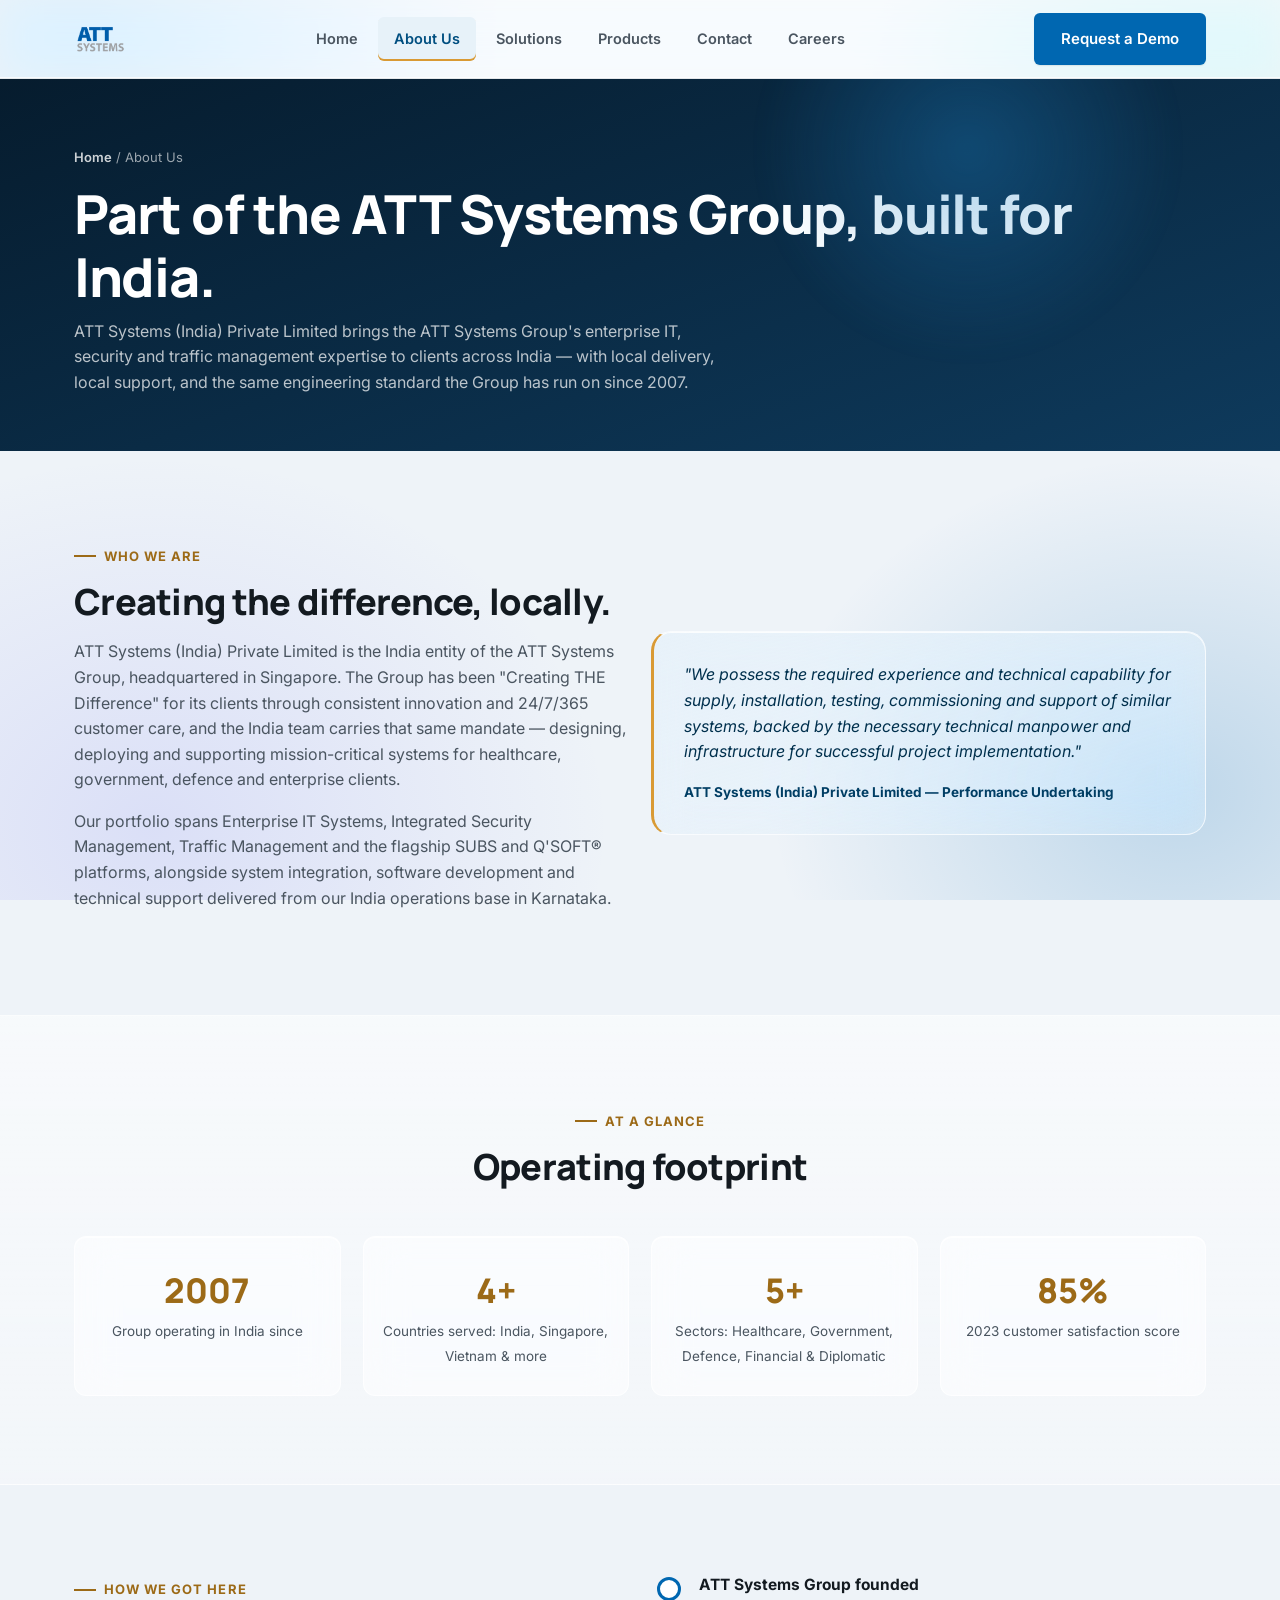
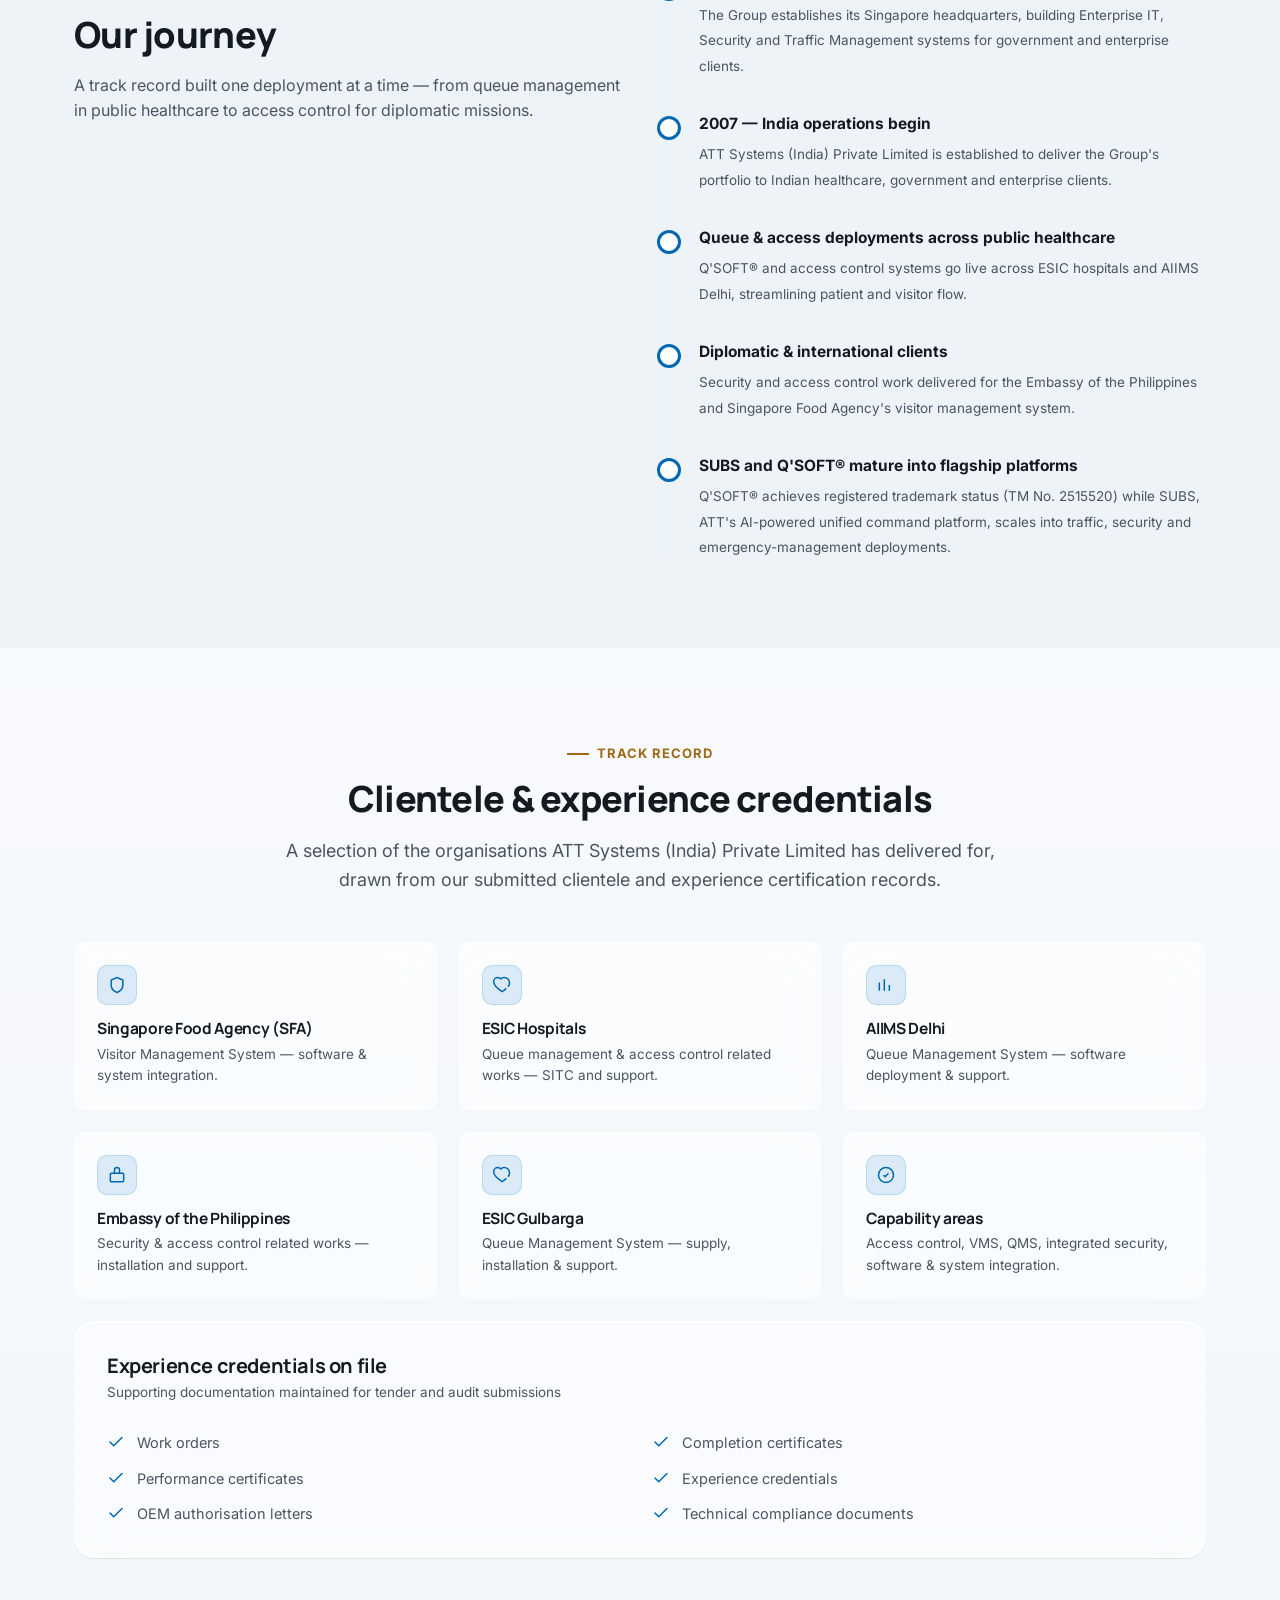
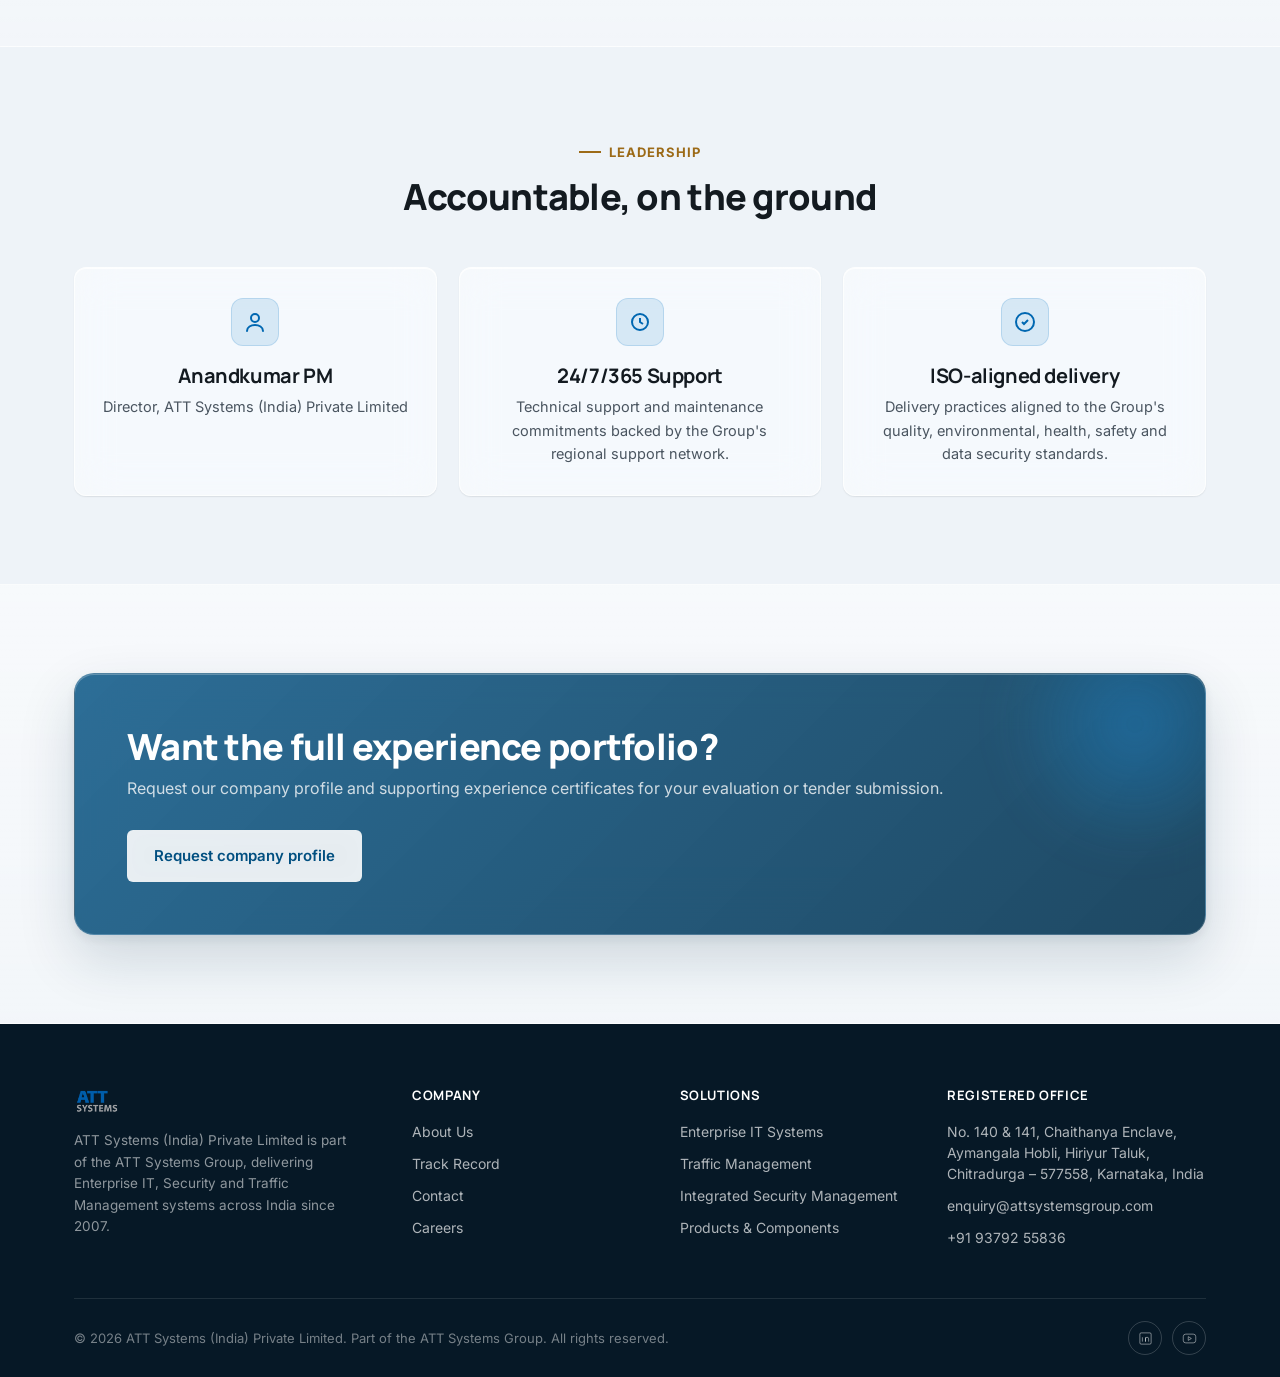
==== about.html @ 747af56a "Update main phone number and wire enquiry forms to FormSubmit - Replace +91 99024 76871 with +91 937" ====
<!DOCTYPE html>
<html lang="en">
<head>
<meta charset="UTF-8">
<meta name="viewport" content="width=device-width, initial-scale=1.0">
<title>About Us | ATT Systems (India) Private Limited</title>
<meta name="description" content="ATT Systems (India) Private Limited is part of the ATT Systems Group, headquartered in Singapore, delivering Enterprise IT, Security and Traffic Management systems since 2007.">
<link rel="icon" type="image/png" href="assets/img/att-logo.png">
<link rel="stylesheet" href="assets/css/style.css">
<link rel="preconnect" href="https://fonts.googleapis.com">
<link rel="preconnect" href="https://fonts.gstatic.com" crossorigin>
<link href="https://fonts.googleapis.com/css2?family=Inter:wght@400;500;600;700;800&family=Manrope:wght@600;700;800&display=swap" rel="stylesheet">
</head>
<body>

<header class="site-header">
  <div class="container header-bar">
    <a href="index.html" class="brand"><img src="assets/img/att-logo.png" alt="ATT Systems"></a>
    <nav class="nav" id="siteNav">
      <a href="index.html">Home</a>
      <a href="about.html" class="active">About Us</a>
      <a href="solutions.html">Solutions</a>
      <a href="products.html">Products</a>
      <a href="contact.html">Contact</a>
      <a href="careers.html">Careers</a>
    </nav>
    <div class="header-actions">
      <a href="contact.html" class="btn btn-primary">Request a Demo</a>
      <button class="nav-toggle" id="navToggle" aria-label="Toggle menu" aria-expanded="false">
        <svg viewBox="0 0 24 24" fill="none" stroke="currentColor" stroke-width="2"><path d="M4 6h16M4 12h16M4 18h16" stroke-linecap="round"/></svg>
      </button>
    </div>
  </div>
</header>

<section class="page-hero">
  <div class="container">
    <div class="breadcrumb"><a href="index.html">Home</a> / About Us</div>
    <h1>Part of the ATT Systems Group, built for India.</h1>
    <p>ATT Systems (India) Private Limited brings the ATT Systems Group's enterprise IT, security and traffic management expertise to clients across India — with local delivery, local support, and the same engineering standard the Group has run on since 2007.</p>
  </div>
</section>

<section class="section">
  <div class="container">
    <div class="grid-2" style="align-items:center;">
      <div>
        <div class="eyebrow">Who we are</div>
        <h2>Creating the difference, locally.</h2>
        <p>ATT Systems (India) Private Limited is the India entity of the ATT Systems Group, headquartered in Singapore. The Group has been "Creating THE Difference" for its clients through consistent innovation and 24/7/365 customer care, and the India team carries that same mandate — designing, deploying and supporting mission-critical systems for healthcare, government, defence and enterprise clients.</p>
        <p>Our portfolio spans Enterprise IT Systems, Integrated Security Management, Traffic Management and the flagship SUBS and Q'SOFT&reg; platforms, alongside system integration, software development and technical support delivered from our India operations base in Karnataka.</p>
      </div>
      <div class="quote-card">
        <p>"We possess the required experience and technical capability for supply, installation, testing, commissioning and support of similar systems, backed by the necessary technical manpower and infrastructure for successful project implementation."</p>
        <b>ATT Systems (India) Private Limited — Performance Undertaking</b>
      </div>
    </div>
  </div>
</section>

<section class="section section-alt">
  <div class="container">
    <div class="section-head center">
      <div class="eyebrow">At a glance</div>
      <h2>Operating footprint</h2>
    </div>
    <div class="stat-row">
      <div class="stat-box"><b>2007</b><span>Group operating in India since</span></div>
      <div class="stat-box"><b>4+</b><span>Countries served: India, Singapore, Vietnam &amp; more</span></div>
      <div class="stat-box"><b>5+</b><span>Sectors: Healthcare, Government, Defence, Financial &amp; Diplomatic</span></div>
      <div class="stat-box"><b>85%</b><span>2023 customer satisfaction score</span></div>
    </div>
  </div>
</section>

<section class="section">
  <div class="container">
    <div class="grid-2">
      <div>
        <div class="eyebrow">How we got here</div>
        <h2>Our journey</h2>
        <p>A track record built one deployment at a time — from queue management in public healthcare to access control for diplomatic missions.</p>
      </div>
      <ul class="timeline mt-0">
        <li><b>ATT Systems Group founded</b><span>The Group establishes its Singapore headquarters, building Enterprise IT, Security and Traffic Management systems for government and enterprise clients.</span></li>
        <li><b>2007 — India operations begin</b><span>ATT Systems (India) Private Limited is established to deliver the Group's portfolio to Indian healthcare, government and enterprise clients.</span></li>
        <li><b>Queue &amp; access deployments across public healthcare</b><span>Q'SOFT&reg; and access control systems go live across ESIC hospitals and AIIMS Delhi, streamlining patient and visitor flow.</span></li>
        <li><b>Diplomatic &amp; international clients</b><span>Security and access control work delivered for the Embassy of the Philippines and Singapore Food Agency's visitor management system.</span></li>
        <li><b>SUBS and Q'SOFT&reg; mature into flagship platforms</b><span>Q'SOFT&reg; achieves registered trademark status (TM No. 2515520) while SUBS, ATT's AI-powered unified command platform, scales into traffic, security and emergency-management deployments.</span></li>
      </ul>
    </div>
  </div>
</section>

<section class="section section-alt" id="track-record">
  <div class="container">
    <div class="section-head center">
      <div class="eyebrow">Track record</div>
      <h2>Clientele &amp; experience credentials</h2>
      <p class="lead">A selection of the organisations ATT Systems (India) Private Limited has delivered for, drawn from our submitted clientele and experience certification records.</p>
    </div>
    <div class="grid-3" style="margin-bottom:22px;">
      <div class="tile">
        <div class="tile-icon"><svg viewBox="0 0 24 24" fill="none" stroke="currentColor" stroke-width="1.8"><path d="M12 3l7 3v6c0 4.5-3 7.5-7 9-4-1.5-7-4.5-7-9V6l7-3z"/></svg></div>
        <h4>Singapore Food Agency (SFA)</h4>
        <p>Visitor Management System — software &amp; system integration.</p>
      </div>
      <div class="tile">
        <div class="tile-icon"><svg viewBox="0 0 24 24" fill="none" stroke="currentColor" stroke-width="1.8"><path d="M19 14c1.5-1 2-3 2-4.5A6.5 6.5 0 0014.5 3c-1.5 0-3 .6-4 1.7A5 5 0 007 3 5 5 0 002 8c0 5 5 8.5 10 12 2-1.3 3.8-2.7 5.2-4"/></svg></div>
        <h4>ESIC Hospitals</h4>
        <p>Queue management &amp; access control related works — SITC and support.</p>
      </div>
      <div class="tile">
        <div class="tile-icon"><svg viewBox="0 0 24 24" fill="none" stroke="currentColor" stroke-width="1.8"><path d="M4 19V9m6 10V5m6 14v-7"/></svg></div>
        <h4>AIIMS Delhi</h4>
        <p>Queue Management System — software deployment &amp; support.</p>
      </div>
      <div class="tile">
        <div class="tile-icon"><svg viewBox="0 0 24 24" fill="none" stroke="currentColor" stroke-width="1.8"><rect x="4" y="10" width="16" height="10" rx="1"/><path d="M9 10V6a3 3 0 016 0v4"/></svg></div>
        <h4>Embassy of the Philippines</h4>
        <p>Security &amp; access control related works — installation and support.</p>
      </div>
      <div class="tile">
        <div class="tile-icon"><svg viewBox="0 0 24 24" fill="none" stroke="currentColor" stroke-width="1.8"><path d="M19 14c1.5-1 2-3 2-4.5A6.5 6.5 0 0014.5 3c-1.5 0-3 .6-4 1.7A5 5 0 007 3 5 5 0 002 8c0 5 5 8.5 10 12 2-1.3 3.8-2.7 5.2-4"/></svg></div>
        <h4>ESIC Gulbarga</h4>
        <p>Queue Management System — supply, installation &amp; support.</p>
      </div>
      <div class="tile">
        <div class="tile-icon"><svg viewBox="0 0 24 24" fill="none" stroke="currentColor" stroke-width="1.8"><path d="M9 12l2 2 4-4M21 12a9 9 0 11-18 0 9 9 0 0118 0z"/></svg></div>
        <h4>Capability areas</h4>
        <p>Access control, VMS, QMS, integrated security, software &amp; system integration.</p>
      </div>
    </div>
    <div class="chart-card">
      <div class="chart-card-head">
        <div><h3>Experience credentials on file</h3><p>Supporting documentation maintained for tender and audit submissions</p></div>
      </div>
      <ul class="check-list" style="display:grid;grid-template-columns:1fr 1fr;gap:12px 24px;">
        <li><svg viewBox="0 0 24 24" fill="none" stroke="currentColor" stroke-width="2"><path d="M20 6L9 17l-5-5" stroke-linecap="round" stroke-linejoin="round"/></svg> Work orders</li>
        <li><svg viewBox="0 0 24 24" fill="none" stroke="currentColor" stroke-width="2"><path d="M20 6L9 17l-5-5" stroke-linecap="round" stroke-linejoin="round"/></svg> Completion certificates</li>
        <li><svg viewBox="0 0 24 24" fill="none" stroke="currentColor" stroke-width="2"><path d="M20 6L9 17l-5-5" stroke-linecap="round" stroke-linejoin="round"/></svg> Performance certificates</li>
        <li><svg viewBox="0 0 24 24" fill="none" stroke="currentColor" stroke-width="2"><path d="M20 6L9 17l-5-5" stroke-linecap="round" stroke-linejoin="round"/></svg> Experience credentials</li>
        <li><svg viewBox="0 0 24 24" fill="none" stroke="currentColor" stroke-width="2"><path d="M20 6L9 17l-5-5" stroke-linecap="round" stroke-linejoin="round"/></svg> OEM authorisation letters</li>
        <li><svg viewBox="0 0 24 24" fill="none" stroke="currentColor" stroke-width="2"><path d="M20 6L9 17l-5-5" stroke-linecap="round" stroke-linejoin="round"/></svg> Technical compliance documents</li>
      </ul>
    </div>
  </div>
</section>

<section class="section">
  <div class="container">
    <div class="section-head center">
      <div class="eyebrow">Leadership</div>
      <h2>Accountable, on the ground</h2>
    </div>
    <div class="grid-3">
      <div class="pillar text-center">
        <div class="pillar-icon" style="margin:0 auto 18px;"><svg viewBox="0 0 24 24" fill="none" stroke="currentColor" stroke-width="2"><circle cx="12" cy="8" r="4"/><path d="M4 21c0-4 4-6 8-6s8 2 8 6" stroke-linecap="round"/></svg></div>
        <h3>Anandkumar PM</h3>
        <p>Director, ATT Systems (India) Private Limited</p>
      </div>
      <div class="pillar text-center">
        <div class="pillar-icon" style="margin:0 auto 18px;"><svg viewBox="0 0 24 24" fill="none" stroke="currentColor" stroke-width="2"><path d="M12 20a8 8 0 100-16 8 8 0 000 16z"/><path d="M12 8v4l3 2"/></svg></div>
        <h3>24/7/365 Support</h3>
        <p>Technical support and maintenance commitments backed by the Group's regional support network.</p>
      </div>
      <div class="pillar text-center">
        <div class="pillar-icon" style="margin:0 auto 18px;"><svg viewBox="0 0 24 24" fill="none" stroke="currentColor" stroke-width="2"><path d="M9 12l2 2 4-4M21 12a9 9 0 11-18 0 9 9 0 0118 0z"/></svg></div>
        <h3>ISO-aligned delivery</h3>
        <p>Delivery practices aligned to the Group's quality, environmental, health, safety and data security standards.</p>
      </div>
    </div>
  </div>
</section>

<section class="section section-alt">
  <div class="container">
    <div class="cta-band" style="background:linear-gradient(135deg,rgba(0,79,128,0.82),rgba(0,48,77,0.88));">
      <div>
        <h2>Want the full experience portfolio?</h2>
        <p>Request our company profile and supporting experience certificates for your evaluation or tender submission.</p>
      </div>
      <div class="cta-actions">
        <a href="contact.html" class="btn btn-light">Request company profile</a>
      </div>
    </div>
  </div>
</section>

<footer class="site-footer">
  <div class="container">
    <div class="footer-grid">
      <div class="footer-brand">
        <img src="assets/img/att-logo.png" alt="ATT Systems">
        <p>ATT Systems (India) Private Limited is part of the ATT Systems Group, delivering Enterprise IT, Security and Traffic Management systems across India since 2007.</p>
      </div>
      <div class="footer-col">
        <h4>Company</h4>
        <ul>
          <li><a href="about.html">About Us</a></li>
          <li><a href="about.html#track-record">Track Record</a></li>
          <li><a href="contact.html">Contact</a></li>
          <li><a href="careers.html">Careers</a></li>
        </ul>
      </div>
      <div class="footer-col">
        <h4>Solutions</h4>
        <ul>
          <li><a href="solutions.html#enterprise-it">Enterprise IT Systems</a></li>
          <li><a href="solutions.html#traffic">Traffic Management</a></li>
          <li><a href="solutions.html#security">Integrated Security Management</a></li>
          <li><a href="products.html">Products &amp; Components</a></li>
        </ul>
      </div>
      <div class="footer-col">
        <h4>Registered Office</h4>
        <ul>
          <li>No. 140 &amp; 141, Chaithanya Enclave,<br>Aymangala Hobli, Hiriyur Taluk,<br>Chitradurga – 577558, Karnataka, India</li>
          <li><a href="mailto:enquiry@attsystemsgroup.com">enquiry@attsystemsgroup.com</a></li>
          <li><a href="tel:+919379255836">+91 93792 55836</a></li>
        </ul>
      </div>
    </div>
    <div class="footer-bottom">
      <span>&copy; <span id="year"></span> ATT Systems (India) Private Limited. Part of the ATT Systems Group. All rights reserved.</span>
      <div class="socials">
        <a href="https://www.linkedin.com" target="_blank" rel="noopener" aria-label="LinkedIn"><svg viewBox="0 0 24 24" fill="none" stroke="currentColor" stroke-width="1.6"><rect x="3" y="3" width="18" height="18" rx="2"/><path d="M7 10v7M7 7v.01M12 17v-4.5a2.5 2.5 0 015 0V17M12 10v7"/></svg></a>
        <a href="https://www.youtube.com" target="_blank" rel="noopener" aria-label="YouTube"><svg viewBox="0 0 24 24" fill="none" stroke="currentColor" stroke-width="1.6"><rect x="2" y="5" width="20" height="14" rx="4"/><path d="M10 9l5 3-5 3V9z"/></svg></a>
      </div>
    </div>
  </div>
</footer>

<script src="assets/js/main.js"></script>
</body>
</html>
---- assets/css/style.css ----
/* ===================================================================
   ATT Systems (India) Private Limited — Enterprise site stylesheet
   =================================================================== */

:root {
  /* Brand — sampled from the ATT Systems logo */
  --att-blue-900: #00304d;
  --att-blue-800: #003e64;
  --att-blue-700: #004f80;
  --att-blue-600: #0067b1; /* primary */
  --att-blue-500: #1c82c7;
  --att-blue-400: #4fa3d8;
  --att-blue-100: #e6f1f9;
  --att-blue-50:  #f3f9fd;

  --att-grey-800: #414244;
  --att-grey-700: #58595b;
  --att-grey-500: #8b8d8f; /* secondary logo grey */
  --att-grey-300: #c7c9cb;
  --att-grey-200: #e4e5e6;
  --att-grey-100: #f2f3f4;

  /* Accent — warm gold, used sparingly against the blue/grey brand base */
  --att-gold-700: #9c6a17; /* accessible on light surfaces */
  --att-gold-600: #d99a34; /* primary accent swatch */
  --att-gold-500: #e8b563; /* accessible on dark/navy surfaces */
  --att-gold-100: #fbeed9; /* light tint for subtle fills/borders */

  --ink: #131a20;
  --ink-soft: #4a5560;
  --surface: #ffffff;
  --surface-alt: #f6f8fa;
  --border: #e3e7ea;

  --shadow-sm: 0 1px 2px rgba(19, 26, 32, 0.06), 0 1px 1px rgba(19, 26, 32, 0.04);
  --shadow-md: 0 8px 24px rgba(0, 48, 77, 0.10), 0 2px 6px rgba(0, 48, 77, 0.06);
  --shadow-lg: 0 24px 56px rgba(0, 48, 77, 0.16), 0 4px 12px rgba(0, 48, 77, 0.08);

  --radius-sm: 6px;
  --radius-md: 12px;
  --radius-lg: 20px;

  --container: 1180px;
  --font-sans: "Inter", -apple-system, BlinkMacSystemFont, "Segoe UI", Roboto, Helvetica, Arial, sans-serif;
  --font-display: "Manrope", "Inter", -apple-system, BlinkMacSystemFont, "Segoe UI", Roboto, Helvetica, Arial, sans-serif;
}

* { box-sizing: border-box; }
html { scroll-behavior: smooth; }

body {
  margin: 0;
  font-family: var(--font-sans);
  color: var(--ink);
  background: #eef3f8;
  line-height: 1.6;
  -webkit-font-smoothing: antialiased;
}

/* Ambient colour canvas that every glass surface blurs against. Fixed so it
   reads as a constant light source behind the page rather than scrolling
   art; opaque sections (hero, page-hero, cta-band, footer) simply paint
   over it in normal flow. */
body::before {
  content: "";
  position: fixed;
  inset: 0;
  z-index: -2;
  background:
    radial-gradient(680px 520px at 6% 4%, rgba(28, 130, 199, 0.24), transparent 62%),
    radial-gradient(620px 520px at 96% 12%, rgba(0, 178, 176, 0.18), transparent 60%),
    radial-gradient(760px 620px at 12% 92%, rgba(99, 102, 241, 0.14), transparent 60%),
    radial-gradient(680px 560px at 92% 88%, rgba(0, 103, 177, 0.20), transparent 60%),
    #eef3f8;
}

img { max-width: 100%; display: block; }
a { color: inherit; text-decoration: none; }

.container {
  width: 100%;
  max-width: var(--container);
  margin: 0 auto;
  padding: 0 24px;
}

.eyebrow {
  display: inline-flex;
  align-items: center;
  gap: 8px;
  font-size: 13px;
  font-weight: 700;
  letter-spacing: 0.08em;
  text-transform: uppercase;
  color: var(--att-gold-700);
  margin-bottom: 14px;
}
.eyebrow::before {
  content: "";
  width: 22px;
  height: 2px;
  background: var(--att-gold-700);
  display: inline-block;
}

h1, h2, h3, h4 { font-family: var(--font-display); line-height: 1.18; margin: 0 0 16px; font-weight: 800; letter-spacing: -0.02em; }
h1 { font-size: clamp(34px, 4.2vw, 54px); }
h2 { font-size: clamp(26px, 3vw, 36px); }
h3 { font-size: 20px; font-weight: 700; }
h4 { font-weight: 700; }
p { margin: 0 0 16px; color: var(--ink-soft); }
.lead { font-size: 18px; color: var(--ink-soft); }

.section { padding: 88px 0; position: relative; }
.section-alt {
  background: linear-gradient(180deg, rgba(255,255,255,0.55), rgba(255,255,255,0.3));
  border-top: 1px solid rgba(255,255,255,0.6);
  border-bottom: 1px solid rgba(255,255,255,0.6);
}
.section-dark { background: linear-gradient(160deg, var(--att-blue-900), var(--att-blue-700)); color: #fff; }
.section-dark p { color: rgba(255,255,255,0.78); }
.section-dark h2, .section-dark h3 { color: #fff; }
.section-head { max-width: 720px; margin: 0 0 48px; }
.section-head.center { margin-left: auto; margin-right: auto; text-align: center; }

/* Buttons */
.btn {
  display: inline-flex;
  align-items: center;
  gap: 10px;
  padding: 13px 26px;
  border-radius: var(--radius-sm);
  font-weight: 600;
  font-size: 15px;
  border: 1px solid transparent;
  cursor: pointer;
  transition: transform 0.15s ease, box-shadow 0.15s ease, background 0.15s ease, border-color .15s ease, color .15s ease;
  white-space: nowrap;
}
.btn-primary { background: var(--att-blue-600); color: #fff; box-shadow: var(--shadow-sm); }
.btn-primary:hover { background: var(--att-blue-700); box-shadow: var(--shadow-md); transform: translateY(-1px); }
.btn-ghost { background: rgba(255,255,255,0.5); color: var(--att-blue-600); border-color: rgba(28,130,199,0.35); backdrop-filter: blur(10px); -webkit-backdrop-filter: blur(10px); }
.btn-ghost:hover { background: rgba(255,255,255,0.75); }
.btn-light { background: rgba(255,255,255,0.9); color: var(--att-blue-700); backdrop-filter: blur(10px); -webkit-backdrop-filter: blur(10px); }
.btn-light:hover { box-shadow: var(--shadow-md); transform: translateY(-1px); background: #fff; }
.btn-outline-light { background: rgba(255,255,255,0.08); color: #fff; border-color: rgba(255,255,255,0.4); backdrop-filter: blur(10px); -webkit-backdrop-filter: blur(10px); }
.btn-outline-light:hover { background: rgba(255,255,255,0.18); border-color: #fff; }
.btn-block { width: 100%; justify-content: center; }

/* ---------------- Header ---------------- */
.site-header {
  position: sticky;
  top: 0;
  z-index: 100;
  border-bottom: 1px solid var(--border);
}
/* The frosted-glass fill lives on a pseudo-element rather than .site-header
   itself: backdrop-filter on the header would make it a containing block
   for its position:fixed descendants (the mobile nav panel), collapsing
   that panel into the header's own 78px box instead of the viewport. */
.site-header::before {
  content: "";
  position: absolute;
  inset: 0;
  z-index: -1;
  background: rgba(255, 255, 255, 0.6);
  backdrop-filter: saturate(190%) blur(18px);
  -webkit-backdrop-filter: saturate(190%) blur(18px);
  box-shadow: inset 0 -1px 0 rgba(255,255,255,0.7);
}
.header-bar {
  display: flex;
  align-items: center;
  justify-content: space-between;
  height: 78px;
}
.brand { display: flex; align-items: center; gap: 10px; }
.brand img { height: 30px; width: auto; }

.nav { display: flex; align-items: center; gap: 4px; }
.nav a {
  padding: 10px 16px;
  font-size: 14.5px;
  font-weight: 600;
  color: var(--ink-soft);
  border-radius: var(--radius-sm);
  transition: color .15s ease, background .15s ease;
}
.nav a:hover { color: var(--att-blue-700); background: rgba(230,241,249,0.7); }
.nav a.active { color: var(--att-blue-700); background: rgba(230,241,249,0.9); box-shadow: inset 0 -2px 0 var(--att-gold-600); }

.header-actions { display: flex; align-items: center; gap: 10px; }
.nav-toggle {
  display: none;
  width: 42px; height: 42px;
  align-items: center; justify-content: center;
  border-radius: var(--radius-sm);
  border: 1px solid rgba(255,255,255,0.6);
  background: rgba(255,255,255,0.55);
  backdrop-filter: blur(10px);
  -webkit-backdrop-filter: blur(10px);
}
.nav-toggle span, .nav-toggle::before, .nav-toggle::after { content: none; }
.nav-toggle svg { width: 20px; height: 20px; }

/* ---------------- Hero ---------------- */
.hero {
  position: relative;
  overflow: hidden;
  background: radial-gradient(1100px 520px at 82% -10%, rgba(0,103,177,0.16), transparent 60%), linear-gradient(180deg, #061c2e 0%, #0b2c46 55%, #0e3a5c 100%);
  color: #fff;
  padding: 108px 0 96px;
}
.hero::after {
  content: "";
  position: absolute;
  inset: 0;
  background-image:
    linear-gradient(rgba(255,255,255,0.05) 1px, transparent 1px),
    linear-gradient(90deg, rgba(255,255,255,0.05) 1px, transparent 1px);
  background-size: 42px 42px;
  mask-image: radial-gradient(760px 420px at 78% 20%, #000 0%, transparent 70%);
  pointer-events: none;
}
.hero-grid {
  position: relative;
  z-index: 1;
  display: grid;
  grid-template-columns: 1.1fr 0.9fr;
  gap: 48px;
  align-items: center;
}
.hero .eyebrow { color: var(--att-gold-500); }
.hero .eyebrow::before { background: var(--att-gold-500); }
.hero h1 { color: #fff; }
.hero .lead { color: rgba(255,255,255,0.76); max-width: 540px; }
.hero-cta { display: flex; gap: 14px; margin-top: 28px; flex-wrap: wrap; }

.hero-stats {
  display: grid;
  grid-template-columns: repeat(3, 1fr);
  gap: 16px;
  margin-top: 52px;
  max-width: 620px;
}
.hero-stat { border-top: 2px solid rgba(255,255,255,0.18); padding-top: 12px; }
.hero-stat b { display: block; font-family: var(--font-display); font-weight: 800; font-size: 28px; color: var(--att-gold-500); }
.hero-stat span { font-size: 13px; color: rgba(255,255,255,0.6); }

.hero-panel {
  position: relative;
  background: linear-gradient(165deg, rgba(255,255,255,0.14), rgba(255,255,255,0.04));
  border: 1px solid rgba(255,255,255,0.22);
  border-radius: var(--radius-lg);
  padding: 28px;
  backdrop-filter: blur(22px) saturate(160%);
  -webkit-backdrop-filter: blur(22px) saturate(160%);
  box-shadow: inset 0 1px 0 rgba(255,255,255,0.3), 0 24px 60px rgba(0,10,20,0.35);
}
.hero-panel::before {
  content: "";
  position: absolute;
  top: -60px;
  right: -40px;
  width: 220px;
  height: 220px;
  border-radius: 50%;
  background: radial-gradient(circle, rgba(28,130,199,0.55), transparent 70%);
  filter: blur(30px);
  z-index: -1;
}
.hero-panel-row {
  display: flex;
  align-items: center;
  gap: 14px;
  padding: 14px;
  border-radius: var(--radius-md);
  background: rgba(255,255,255,0.07);
  border: 1px solid rgba(255,255,255,0.1);
  margin-bottom: 10px;
  transition: background .15s ease;
}
.hero-panel-row:hover { background: rgba(255,255,255,0.12); }
.hero-panel-row:last-child { margin-bottom: 0; }
.hero-panel-icon {
  width: 40px; height: 40px;
  border-radius: 10px;
  background: linear-gradient(135deg, var(--att-blue-500), var(--att-blue-700));
  display: flex; align-items: center; justify-content: center;
  flex-shrink: 0;
}
.hero-panel-icon svg { width: 20px; height: 20px; color: #fff; }
.hero-panel-row b { display: block; font-size: 14.5px; color: #fff; }
.hero-panel-row span { font-size: 12.5px; color: rgba(255,255,255,0.6); }

/* ---------------- Logo strip ---------------- */
.strip { padding: 30px 0; }
.strip-inner { display: flex; align-items: center; gap: 22px; flex-wrap: wrap; }
.strip-label { font-size: 12px; font-weight: 700; letter-spacing: 0.08em; text-transform: uppercase; color: var(--att-grey-500); flex-shrink: 0; }
.strip-items { display: flex; gap: 14px; flex-wrap: wrap; flex: 1; }
.client-badge {
  display: inline-flex;
  align-items: center;
  gap: 10px;
  padding: 9px 16px 9px 9px;
  border-radius: 999px;
  background: rgba(255,255,255,0.55);
  border: 1px solid rgba(255,255,255,0.7);
  backdrop-filter: blur(14px) saturate(160%);
  -webkit-backdrop-filter: blur(14px) saturate(160%);
  box-shadow: var(--shadow-sm);
  transition: transform .15s ease, box-shadow .15s ease, background .15s ease;
}
.client-badge:hover { transform: translateY(-2px); box-shadow: var(--shadow-md); background: rgba(255,255,255,0.75); }
.client-badge .mark {
  width: 30px; height: 30px;
  border-radius: 50%;
  display: flex; align-items: center; justify-content: center;
  font-size: 11.5px; font-weight: 800; letter-spacing: -0.02em;
  color: #fff;
  flex-shrink: 0;
}
.client-badge span { font-size: 13.5px; font-weight: 600; color: var(--att-grey-800); white-space: nowrap; }

/* ---------------- Pillars / feature grid ---------------- */
.grid-4 { display: grid; grid-template-columns: repeat(4, 1fr); gap: 22px; }
.grid-3 { display: grid; grid-template-columns: repeat(3, 1fr); gap: 22px; }
.grid-2 { display: grid; grid-template-columns: repeat(2, 1fr); gap: 22px; }

.pillar {
  padding: 30px 24px;
  border-radius: var(--radius-md);
  background: rgba(255,255,255,0.5);
  border: 1px solid rgba(255,255,255,0.7);
  backdrop-filter: blur(20px) saturate(160%);
  -webkit-backdrop-filter: blur(20px) saturate(160%);
  box-shadow: inset 0 1px 0 rgba(255,255,255,0.8), var(--shadow-sm);
  transition: box-shadow .18s ease, transform .18s ease, background .18s ease;
}
.pillar:hover { box-shadow: inset 0 1px 0 rgba(255,255,255,0.9), var(--shadow-md); transform: translateY(-3px); background: rgba(255,255,255,0.68); }
.pillar-icon {
  width: 48px; height: 48px;
  border-radius: 12px;
  background: rgba(28,130,199,0.14);
  border: 1px solid rgba(28,130,199,0.18);
  display: flex; align-items: center; justify-content: center;
  margin-bottom: 18px;
}
.pillar-icon svg { width: 24px; height: 24px; color: var(--att-blue-600); }
.pillar h3 { margin-bottom: 8px; }
.pillar p { margin: 0; font-size: 14.5px; }

/* ---------------- Cards ---------------- */
.card {
  border-radius: var(--radius-lg);
  border: 1px solid rgba(255,255,255,0.7);
  background: rgba(255,255,255,0.5);
  backdrop-filter: blur(20px) saturate(160%);
  -webkit-backdrop-filter: blur(20px) saturate(160%);
  overflow: hidden;
  transition: box-shadow .2s ease, transform .2s ease, background .2s ease;
  display: flex;
  flex-direction: column;
}
.card:hover { box-shadow: var(--shadow-lg); transform: translateY(-4px); background: rgba(255,255,255,0.68); }
.card-top {
  height: 128px;
  display: flex;
  align-items: center;
  justify-content: space-between;
  padding: 22px 26px;
  background: linear-gradient(135deg, var(--att-blue-800), var(--att-blue-600));
  color: #fff;
}
.card-top.alt { background: linear-gradient(135deg, var(--att-grey-800), var(--att-grey-500)); }
.card-top.light {
  background: linear-gradient(165deg, rgba(255,255,255,0.85), rgba(255,255,255,0.55));
  border-bottom: 1px solid rgba(255,255,255,0.7);
}
.card-top.light .tag { background: rgba(19,26,32,0.06); border-color: rgba(19,26,32,0.08); color: var(--ink-soft); }
.product-logo { height: 40px; width: auto; }
.card-top .tag {
  font-size: 11px; font-weight: 700; letter-spacing: .06em; text-transform: uppercase;
  background: rgba(255,255,255,0.18); border: 1px solid rgba(255,255,255,0.25);
  backdrop-filter: blur(6px); -webkit-backdrop-filter: blur(6px);
  padding: 5px 10px; border-radius: 999px;
}
.card-top .tag.num {
  width: 26px; height: 26px; padding: 0;
  display: flex; align-items: center; justify-content: center;
  background: var(--att-gold-600); border-color: rgba(255,255,255,0.4);
  color: #33210a; font-size: 12px;
}
.card-top-icon svg { width: 30px; height: 30px; }
.card-top.project-art { padding: 0; height: 130px; overflow: hidden; }
.card-top.project-art svg { width: 100%; height: 100%; }
.card-body { padding: 26px; flex: 1; display: flex; flex-direction: column; }
.card-body h3 { margin-bottom: 10px; }
.card-body p { font-size: 14.5px; flex: 1; }
.card-list { list-style: none; margin: 0 0 18px; padding: 0; display: grid; gap: 8px; }
.card-list li { font-size: 13.5px; color: var(--ink-soft); display: flex; gap: 8px; align-items: flex-start; }
.card-list li svg { width: 15px; height: 15px; color: var(--att-blue-600); margin-top: 3px; flex-shrink: 0; }
.card-link { font-weight: 700; font-size: 14px; color: var(--att-blue-600); display: inline-flex; align-items: center; gap: 6px; margin-top: auto; }
.card-link svg { width: 15px; height: 15px; transition: transform .15s ease; }
.card:hover .card-link svg { transform: translateX(3px); }

/* Product tiles (compact, for the 18 components) */
.grid-products { display: grid; grid-template-columns: repeat(3, 1fr); gap: 18px; }
.tile {
  padding: 22px;
  border-radius: var(--radius-md);
  border: 1px solid rgba(255,255,255,0.7);
  background: rgba(255,255,255,0.5);
  backdrop-filter: blur(20px) saturate(160%);
  -webkit-backdrop-filter: blur(20px) saturate(160%);
  box-shadow: inset 0 1px 0 rgba(255,255,255,0.8);
  transition: background .18s ease, transform .18s ease, box-shadow .18s ease;
}
.tile:hover { background: rgba(255,255,255,0.68); transform: translateY(-2px); box-shadow: inset 0 1px 0 rgba(255,255,255,0.9), var(--shadow-md); }
.tile-icon {
  width: 40px; height: 40px; border-radius: 10px;
  background: rgba(28,130,199,0.14);
  border: 1px solid rgba(28,130,199,0.18);
  display: flex; align-items: center; justify-content: center;
  margin-bottom: 14px;
}
.tile-icon svg { width: 20px; height: 20px; color: var(--att-blue-600); }
.tile h4 { margin: 0 0 6px; font-size: 15.5px; }
.tile p { margin: 0; font-size: 13.5px; }

/* ---------------- Stats / satisfaction chart ---------------- */
.stat-row { display: grid; grid-template-columns: repeat(4, 1fr); gap: 22px; }
.stat-box {
  text-align: center; padding: 26px 14px; border-radius: var(--radius-md);
  background: rgba(255,255,255,0.55);
  border: 1px solid rgba(255,255,255,0.7);
  backdrop-filter: blur(20px) saturate(160%);
  -webkit-backdrop-filter: blur(20px) saturate(160%);
  box-shadow: inset 0 1px 0 rgba(255,255,255,0.8);
}
.stat-box b { display: block; font-family: var(--font-display); font-weight: 800; font-size: 34px; color: var(--att-gold-700); }
.stat-box span { font-size: 13.5px; color: var(--ink-soft); }

.chart-card {
  background: rgba(255,255,255,0.55);
  border: 1px solid rgba(255,255,255,0.7);
  backdrop-filter: blur(20px) saturate(160%);
  -webkit-backdrop-filter: blur(20px) saturate(160%);
  box-shadow: inset 0 1px 0 rgba(255,255,255,0.8), var(--shadow-sm);
  border-radius: var(--radius-lg);
  padding: 32px;
}
.chart-card-head { display: flex; justify-content: space-between; align-items: flex-end; margin-bottom: 28px; gap: 16px; flex-wrap: wrap; }
.chart-card-head h3 { margin: 0 0 4px; }
.chart-card-head p { margin: 0; font-size: 13.5px; }
.bars {
  display: flex;
  align-items: flex-end;
  gap: 28px;
  height: 220px;
  padding: 0 8px;
  border-bottom: 1px solid var(--border);
}
.bar-col { flex: 1; display: flex; flex-direction: column; align-items: center; justify-content: flex-end; height: 100%; }
.bar {
  width: 100%;
  max-width: 88px;
  border-radius: 8px 8px 0 0;
  background: linear-gradient(180deg, var(--att-blue-500), var(--att-blue-700));
  position: relative;
  display: flex;
  align-items: flex-start;
  justify-content: center;
}
.bar span {
  position: absolute;
  top: -28px;
  font-weight: 700;
  font-size: 15px;
  color: var(--att-blue-700);
}
.bar-labels { display: flex; gap: 28px; padding: 12px 8px 0; }
.bar-labels div { flex: 1; text-align: center; font-size: 13px; color: var(--ink-soft); font-weight: 600; }

/* ---------------- Timeline ---------------- */
.timeline { position: relative; margin: 0; padding: 0; list-style: none; }
.timeline::before { content: ""; position: absolute; left: 15px; top: 6px; bottom: 6px; width: 2px; background: var(--att-blue-100); }
.timeline li { position: relative; padding: 0 0 34px 48px; }
.timeline li:last-child { padding-bottom: 0; }
.timeline li::before {
  content: ""; position: absolute; left: 6px; top: 4px; width: 18px; height: 18px;
  border-radius: 50%; background: #fff; border: 3px solid var(--att-blue-600);
}
.timeline b { display: block; color: var(--ink); font-size: 15.5px; margin-bottom: 4px; }
.timeline span { font-size: 13.5px; color: var(--ink-soft); }

/* ---------------- CTA band ---------------- */
.cta-band {
  position: relative;
  overflow: hidden;
  border-radius: var(--radius-lg);
  padding: 52px;
  background: linear-gradient(135deg, rgba(0,79,128,0.82), rgba(0,48,77,0.88));
  backdrop-filter: blur(24px) saturate(160%);
  -webkit-backdrop-filter: blur(24px) saturate(160%);
  border: 1px solid rgba(255,255,255,0.18);
  box-shadow: inset 0 1px 0 rgba(255,255,255,0.25), var(--shadow-lg);
  color: #fff;
  display: flex;
  align-items: center;
  justify-content: space-between;
  gap: 28px;
  flex-wrap: wrap;
}
.cta-band::before {
  content: "";
  position: absolute;
  top: -80px; right: -60px;
  width: 260px; height: 260px;
  border-radius: 50%;
  background: radial-gradient(circle, rgba(28,130,199,0.5), transparent 70%);
  filter: blur(20px);
}
.cta-band h2 { color: #fff; margin-bottom: 8px; }
.cta-band p { color: rgba(255,255,255,0.78); margin: 0; }
.cta-actions { display: flex; gap: 14px; flex-wrap: wrap; }

/* ---------------- Contact ---------------- */
.contact-grid { display: grid; grid-template-columns: 0.9fr 1.1fr; gap: 40px; align-items: start; }
.contact-card {
  border: 1px solid rgba(255,255,255,0.7);
  border-radius: var(--radius-lg); padding: 30px;
  background: rgba(255,255,255,0.55);
  backdrop-filter: blur(20px) saturate(160%);
  -webkit-backdrop-filter: blur(20px) saturate(160%);
  box-shadow: inset 0 1px 0 rgba(255,255,255,0.8), var(--shadow-sm);
  margin-bottom: 18px;
}
.contact-row { display: flex; gap: 14px; padding: 14px 0; border-bottom: 1px solid rgba(19,26,32,0.08); }
.contact-row:last-child { border-bottom: none; padding-bottom: 0; }
.contact-row:first-child { padding-top: 0; }
.contact-icon { width: 38px; height: 38px; border-radius: 10px; background: var(--att-blue-100); display: flex; align-items: center; justify-content: center; flex-shrink: 0; }
.contact-icon svg { width: 18px; height: 18px; color: var(--att-blue-600); }
.contact-row b { display: block; font-size: 14px; margin-bottom: 2px; }
.contact-row span, .contact-row a { font-size: 13.5px; color: var(--ink-soft); }

.form-card {
  border: 1px solid rgba(255,255,255,0.7);
  border-radius: var(--radius-lg); padding: 34px;
  background: rgba(255,255,255,0.5);
  backdrop-filter: blur(24px) saturate(160%);
  -webkit-backdrop-filter: blur(24px) saturate(160%);
  box-shadow: inset 0 1px 0 rgba(255,255,255,0.8), var(--shadow-md);
}
.form-row { display: grid; grid-template-columns: 1fr 1fr; gap: 16px; margin-bottom: 16px; }
.field { display: flex; flex-direction: column; gap: 6px; }
.field.full { grid-column: 1 / -1; }
.field label { font-size: 13px; font-weight: 700; color: var(--ink); }
.field label .req { color: var(--att-blue-600); }
.field input, .field select, .field textarea {
  border: 1px solid rgba(255,255,255,0.8); border-radius: var(--radius-sm);
  padding: 12px 14px; font-family: inherit; font-size: 14.5px;
  background: rgba(255,255,255,0.7);
  backdrop-filter: blur(8px);
  -webkit-backdrop-filter: blur(8px);
  color: var(--ink);
}
.field input:focus, .field select:focus, .field textarea:focus { outline: 2px solid var(--att-blue-400); outline-offset: 1px; border-color: var(--att-blue-500); background: rgba(255,255,255,0.92); }
.field textarea { resize: vertical; min-height: 96px; }
.form-note { font-size: 12.5px; color: var(--ink-soft); margin-top: 14px; }
.form-success { display: none; padding: 14px 16px; border-radius: var(--radius-sm); background: #e7f6ec; color: #1b6e3c; font-size: 14px; font-weight: 600; margin-bottom: 16px; }
.form-success.show { display: block; }
.form-error { display: none; padding: 14px 16px; border-radius: var(--radius-sm); background: #fdecec; color: #a12622; font-size: 14px; font-weight: 600; margin-bottom: 16px; }
.form-error.show { display: block; }
.form-error a { color: inherit; text-decoration: underline; }
.form-honey { position: absolute; left: -9999px; }

.map-frame { border-radius: var(--radius-lg); overflow: hidden; border: 1px solid rgba(255,255,255,0.7); box-shadow: var(--shadow-sm); height: 260px; margin-top: 18px; }
.map-frame iframe { width: 100%; height: 100%; border: 0; }

/* ---------------- Page hero (inner pages) ---------------- */
.page-hero {
  position: relative;
  overflow: hidden;
  padding: 68px 0 56px;
  background: linear-gradient(160deg, #061c2e, #0e3a5c);
  color: #fff;
}
.page-hero::before {
  content: "";
  position: absolute;
  top: -140px; right: 8%;
  width: 420px; height: 420px;
  border-radius: 50%;
  background: radial-gradient(circle, rgba(28,130,199,0.35), transparent 70%);
  filter: blur(10px);
}
.breadcrumb { font-size: 13px; color: rgba(255,255,255,0.6); margin-bottom: 14px; }
.breadcrumb a { color: rgba(255,255,255,0.8); font-weight: 600; }
.page-hero h1 { color: #fff; margin-bottom: 10px; }
.page-hero p { color: rgba(255,255,255,0.72); max-width: 640px; margin: 0; }

/* ---------------- Sector / value grid used across pages ---------------- */
.check-list { list-style: none; margin: 0; padding: 0; display: grid; gap: 12px; }
.check-list li { display: flex; gap: 12px; align-items: flex-start; font-size: 14.5px; color: var(--ink-soft); }
.check-list li svg { width: 18px; height: 18px; color: var(--att-blue-600); flex-shrink: 0; margin-top: 2px; }

.quote-card {
  border-radius: var(--radius-lg);
  padding: 30px;
  background: linear-gradient(165deg, rgba(230,241,249,0.75), rgba(230,241,249,0.35));
  border: 1px solid rgba(255,255,255,0.7);
  border-left: 3px solid var(--att-gold-600);
  backdrop-filter: blur(20px) saturate(160%);
  -webkit-backdrop-filter: blur(20px) saturate(160%);
  box-shadow: inset 0 1px 0 rgba(255,255,255,0.8);
}
.quote-card p { color: var(--att-blue-900); font-size: 16px; font-style: italic; margin-bottom: 14px; }
.quote-card b { color: var(--att-blue-800); font-size: 13.5px; }

/* ---------------- Footer ---------------- */
.site-footer { background: #061826; color: rgba(255,255,255,0.7); padding: 64px 0 0; }
.footer-grid { display: grid; grid-template-columns: 1.3fr 1fr 1fr 1.1fr; gap: 32px; padding-bottom: 44px; border-bottom: 1px solid rgba(255,255,255,0.1); }
.footer-brand img { height: 26px; margin-bottom: 16px; }
.footer-brand p { font-size: 13.5px; color: rgba(255,255,255,0.55); max-width: 280px; }
.footer-col h4 { color: #fff; font-size: 13px; letter-spacing: 0.05em; text-transform: uppercase; margin-bottom: 18px; }
.footer-col ul { list-style: none; margin: 0; padding: 0; display: grid; gap: 11px; font-size: 14px; line-height: 1.5; }
.footer-col li { color: rgba(255,255,255,0.68); }
.footer-col a { font-size: 14px; color: rgba(255,255,255,0.68); transition: color .15s ease; }
.footer-col a:hover { color: #fff; }
.footer-bottom { display: flex; justify-content: space-between; align-items: center; padding: 22px 0; font-size: 13px; color: rgba(255,255,255,0.45); gap: 12px; flex-wrap: wrap; }
.footer-bottom .socials { display: flex; gap: 10px; }
.footer-bottom .socials a { width: 34px; height: 34px; border-radius: 50%; border: 1px solid rgba(255,255,255,0.18); display: flex; align-items: center; justify-content: center; }
.footer-bottom .socials svg { width: 15px; height: 15px; }

/* ---------------- Utilities ---------------- */
.mt-0 { margin-top: 0; }
.text-center { text-align: center; }
.tag-pill {
  display: inline-block; font-size: 12px; font-weight: 700; letter-spacing: .04em;
  padding: 5px 12px; border-radius: 999px;
  background: rgba(28,130,199,0.14); border: 1px solid rgba(28,130,199,0.2);
  backdrop-filter: blur(8px); -webkit-backdrop-filter: blur(8px);
  color: var(--att-blue-700);
  margin-bottom: 14px;
}

/* ---------------- Responsive ---------------- */
@media (max-width: 980px) {
  .hero-grid { grid-template-columns: 1fr; }
  .hero-panel { max-width: 560px; }
  .grid-4 { grid-template-columns: repeat(2, 1fr); }
  .grid-3 { grid-template-columns: repeat(2, 1fr); }
  .grid-products { grid-template-columns: repeat(2, 1fr); }
  .footer-grid { grid-template-columns: 1fr 1fr; }
  .contact-grid { grid-template-columns: 1fr; }
  .stat-row { grid-template-columns: repeat(2, 1fr); }
}

@media (max-width: 720px) {
  .nav { position: fixed; top: 78px; left: 0; right: 0; bottom: 0; background: rgba(255,255,255,0.7); backdrop-filter: blur(24px) saturate(180%); -webkit-backdrop-filter: blur(24px) saturate(180%); flex-direction: column; align-items: stretch; padding: 18px; gap: 6px; transform: translateY(-8px); opacity: 0; pointer-events: none; transition: opacity .18s ease, transform .18s ease; overflow-y: auto; }
  .nav.open { opacity: 1; transform: translateY(0); pointer-events: auto; }
  .nav a { padding: 14px 16px; font-size: 16px; }
  .nav-toggle { display: flex; }
  .header-actions .btn-primary { display: none; }
  .grid-4, .grid-3, .grid-2, .grid-products { grid-template-columns: 1fr; }
  .form-row { grid-template-columns: 1fr; }
  .cta-band { flex-direction: column; align-items: flex-start; }
  .footer-grid { grid-template-columns: 1fr; }
  .section { padding: 60px 0; }
  .stat-row { grid-template-columns: 1fr 1fr; }
}
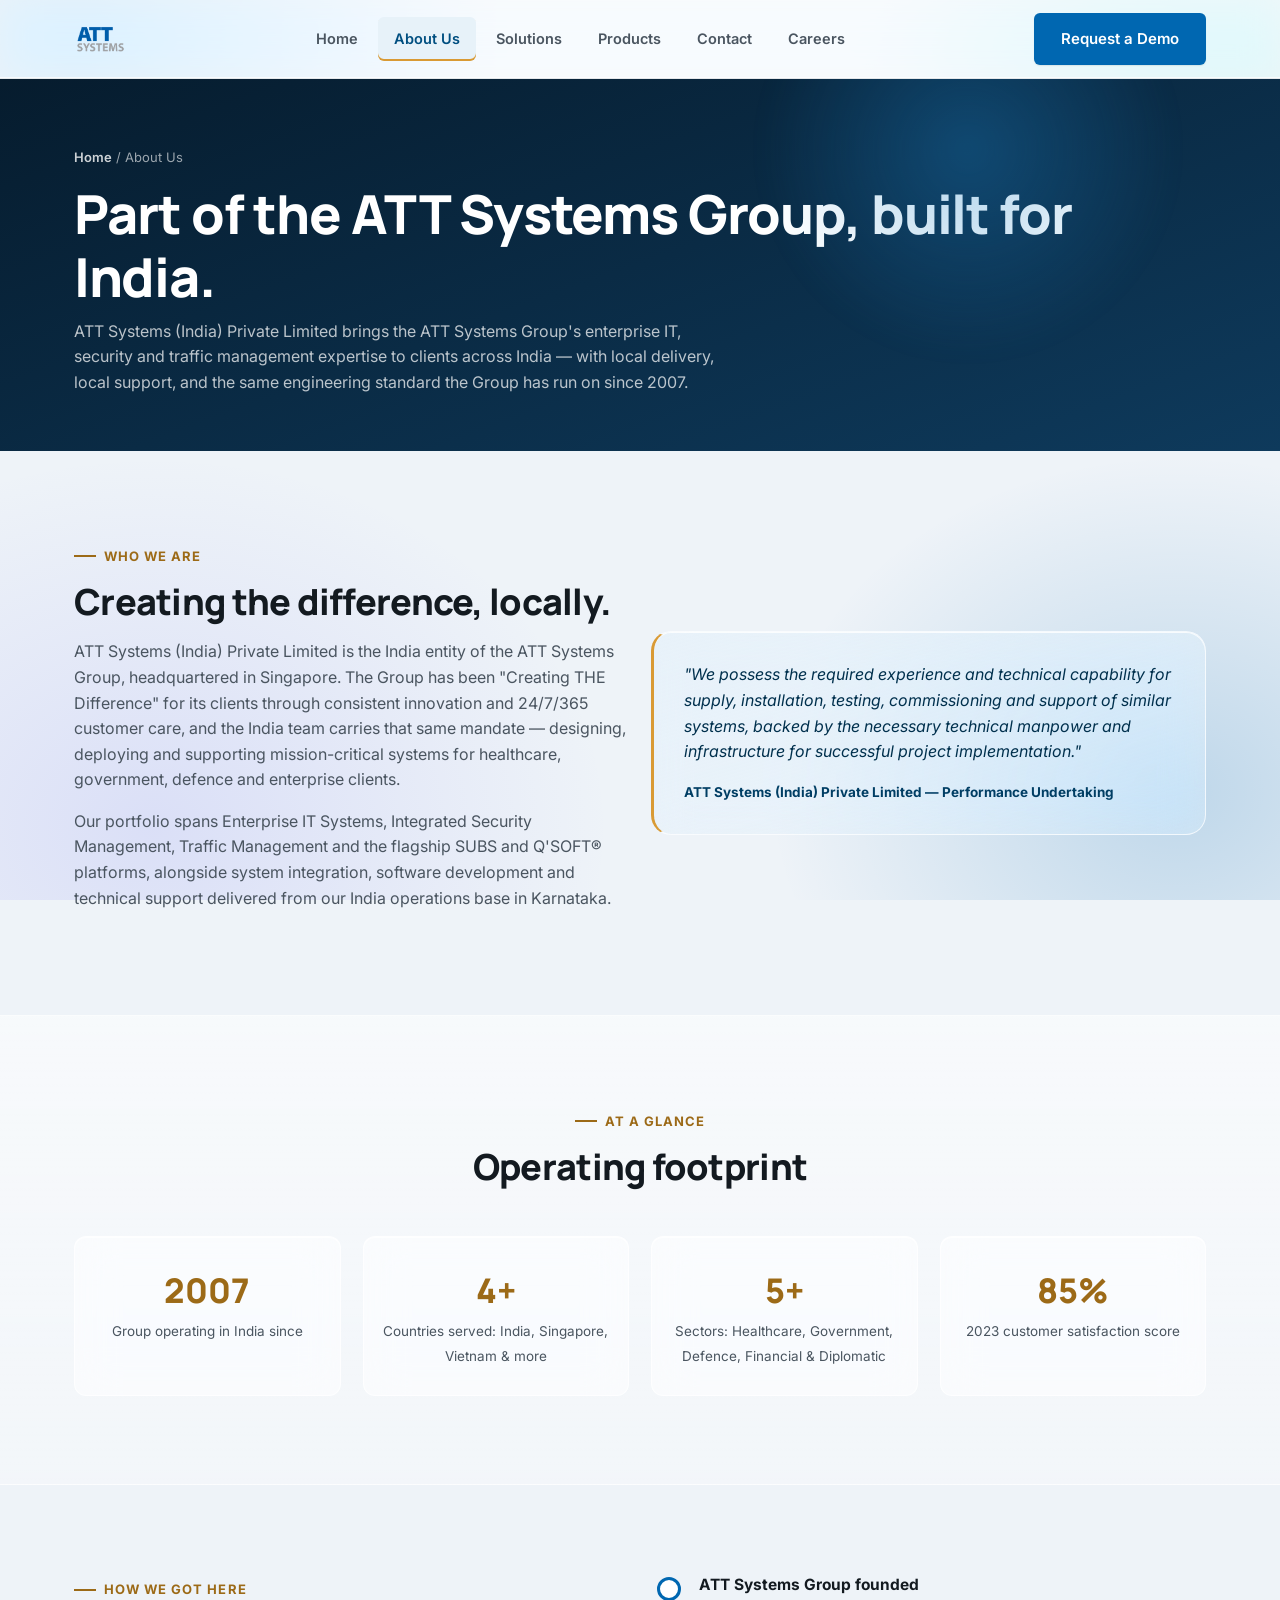
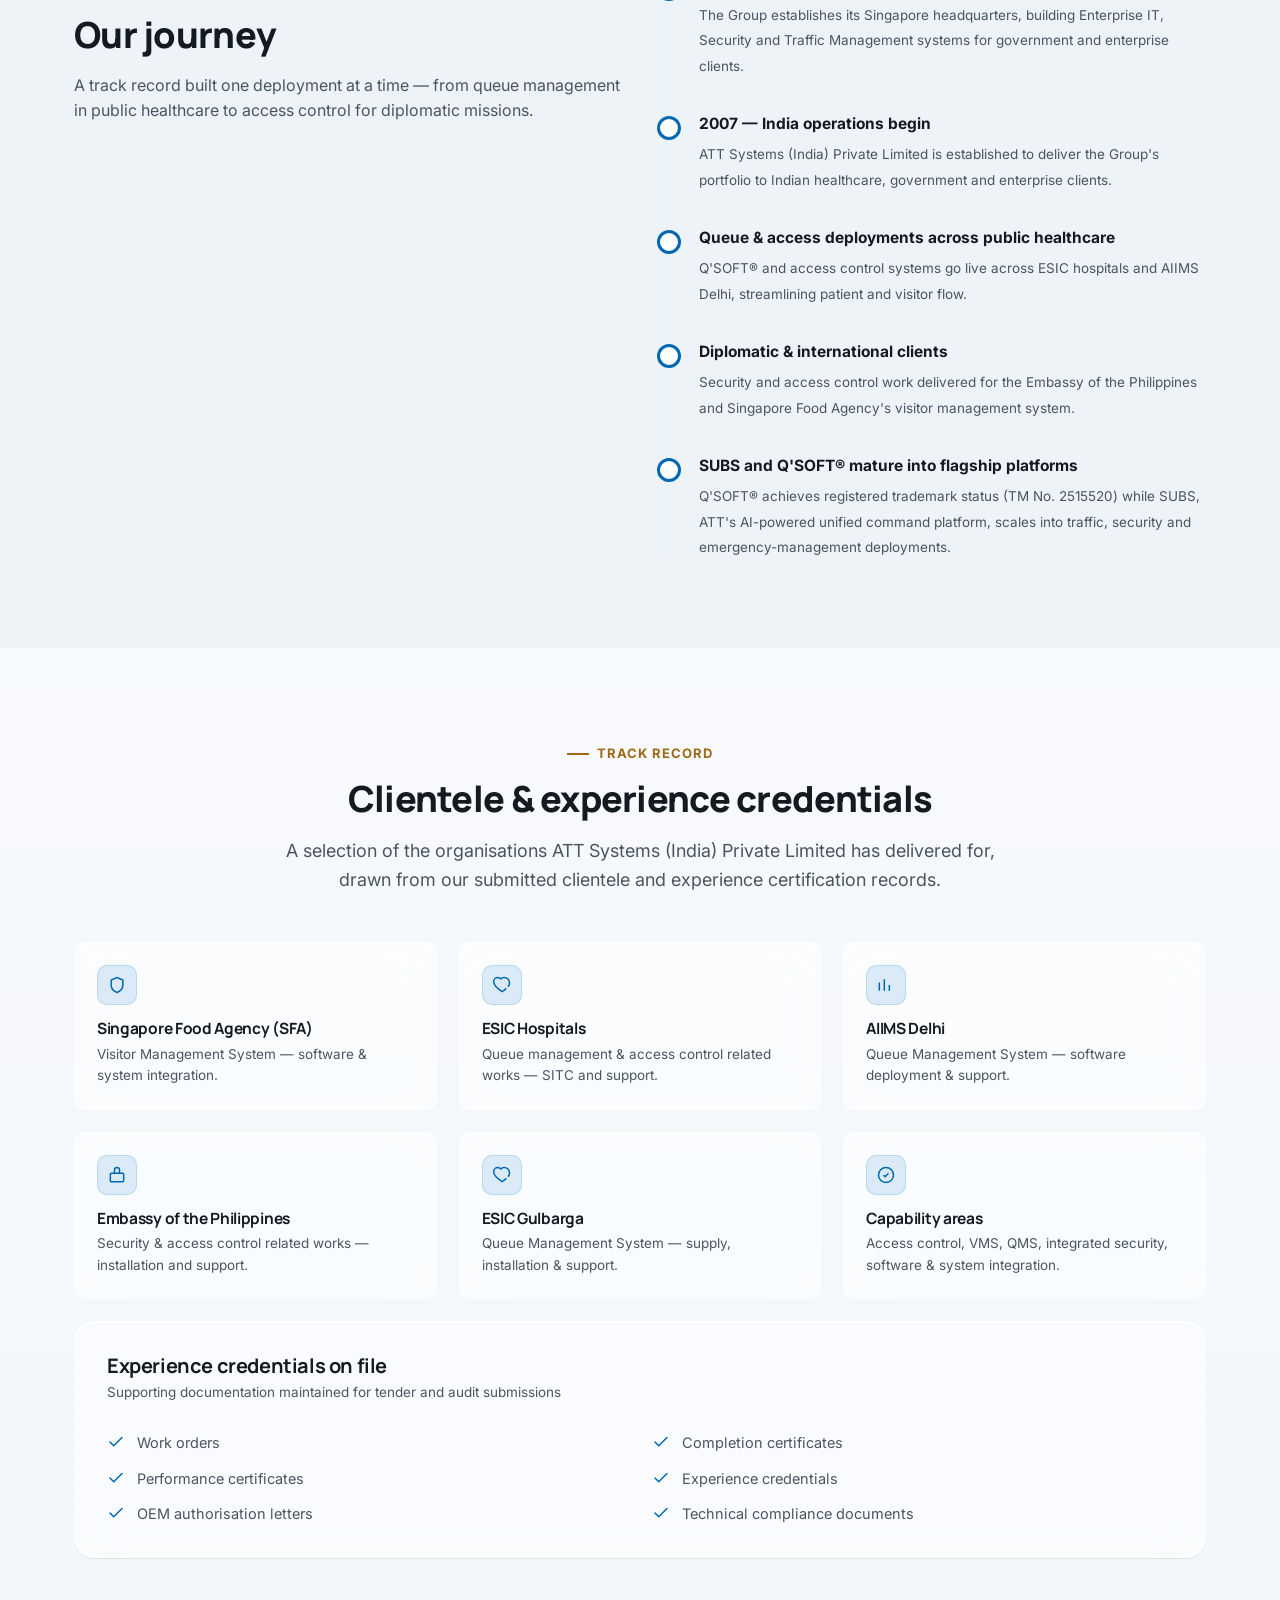
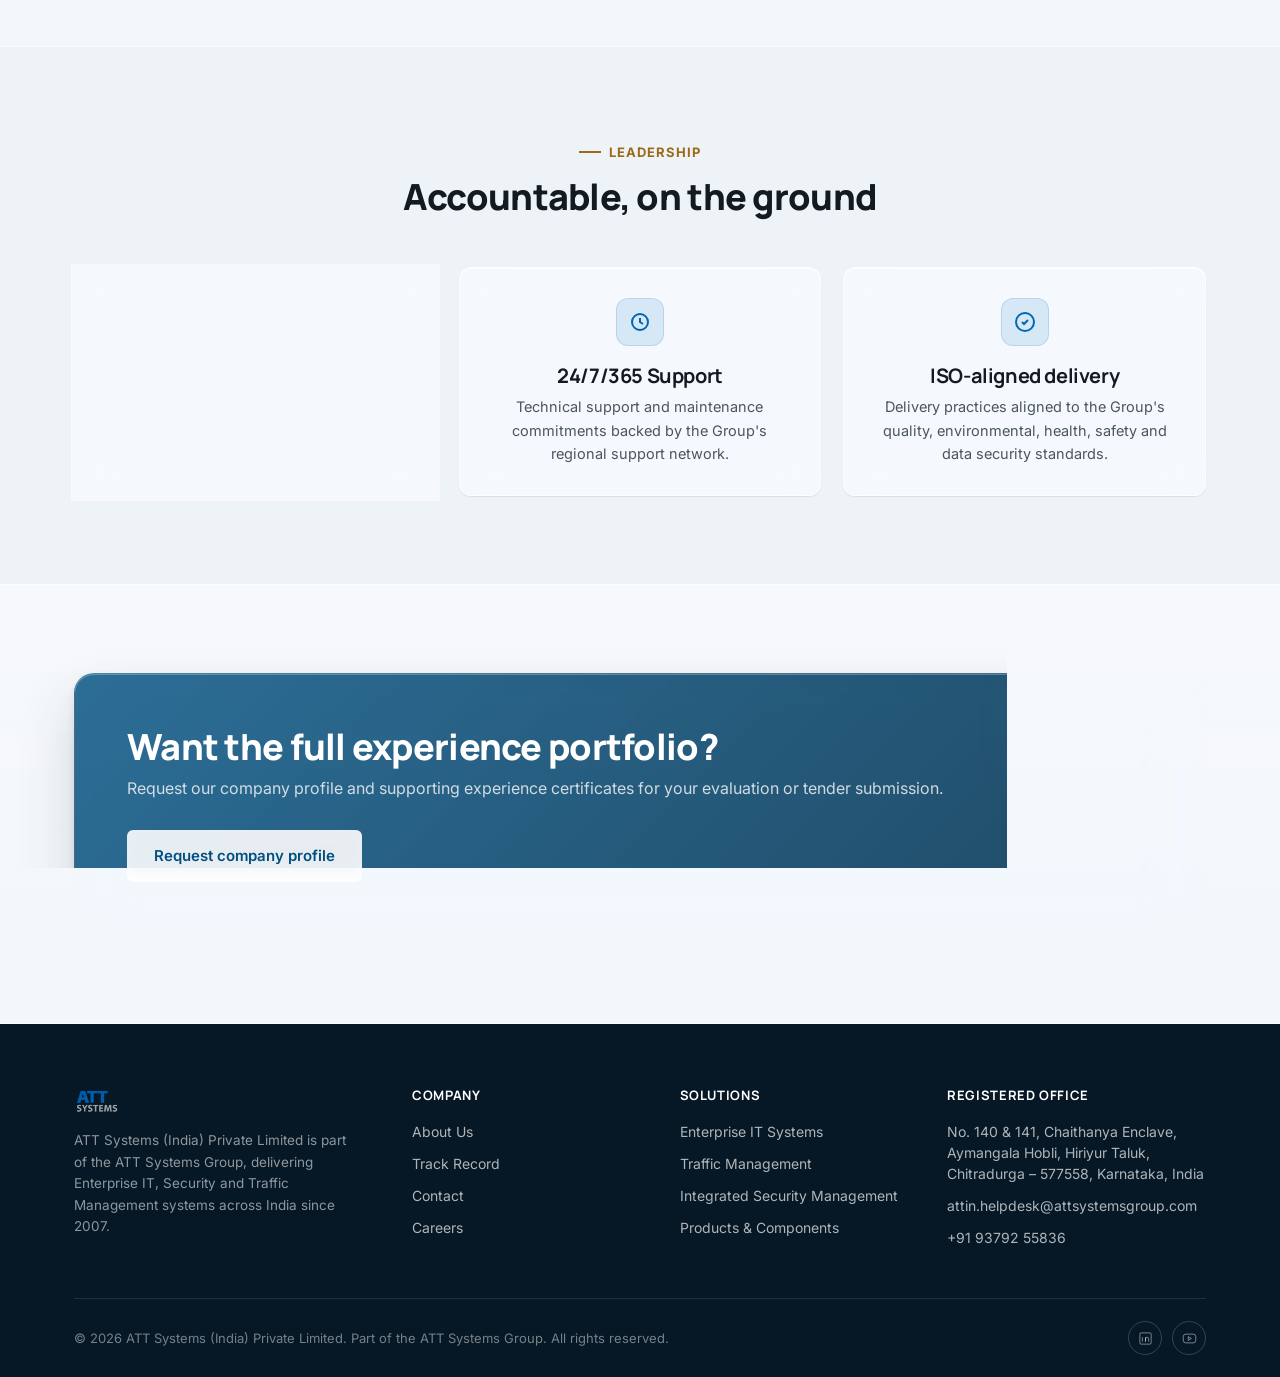
==== commit 50465d73: "Show attin.helpdesk@attsystemsgroup.com as the contact email site-wide Co-Authored-By: Claude Opus 5" ====
--- a/about.html
+++ b/about.html
@@ -216,7 +216,7 @@
         <h4>Registered Office</h4>
         <ul>
           <li>No. 140 &amp; 141, Chaithanya Enclave,<br>Aymangala Hobli, Hiriyur Taluk,<br>Chitradurga – 577558, Karnataka, India</li>
-          <li><a href="mailto:enquiry@attsystemsgroup.com">enquiry@attsystemsgroup.com</a></li>
+          <li><a href="mailto:attin.helpdesk@attsystemsgroup.com">attin.helpdesk@attsystemsgroup.com</a></li>
           <li><a href="tel:+919379255836">+91 93792 55836</a></li>
         </ul>
       </div>
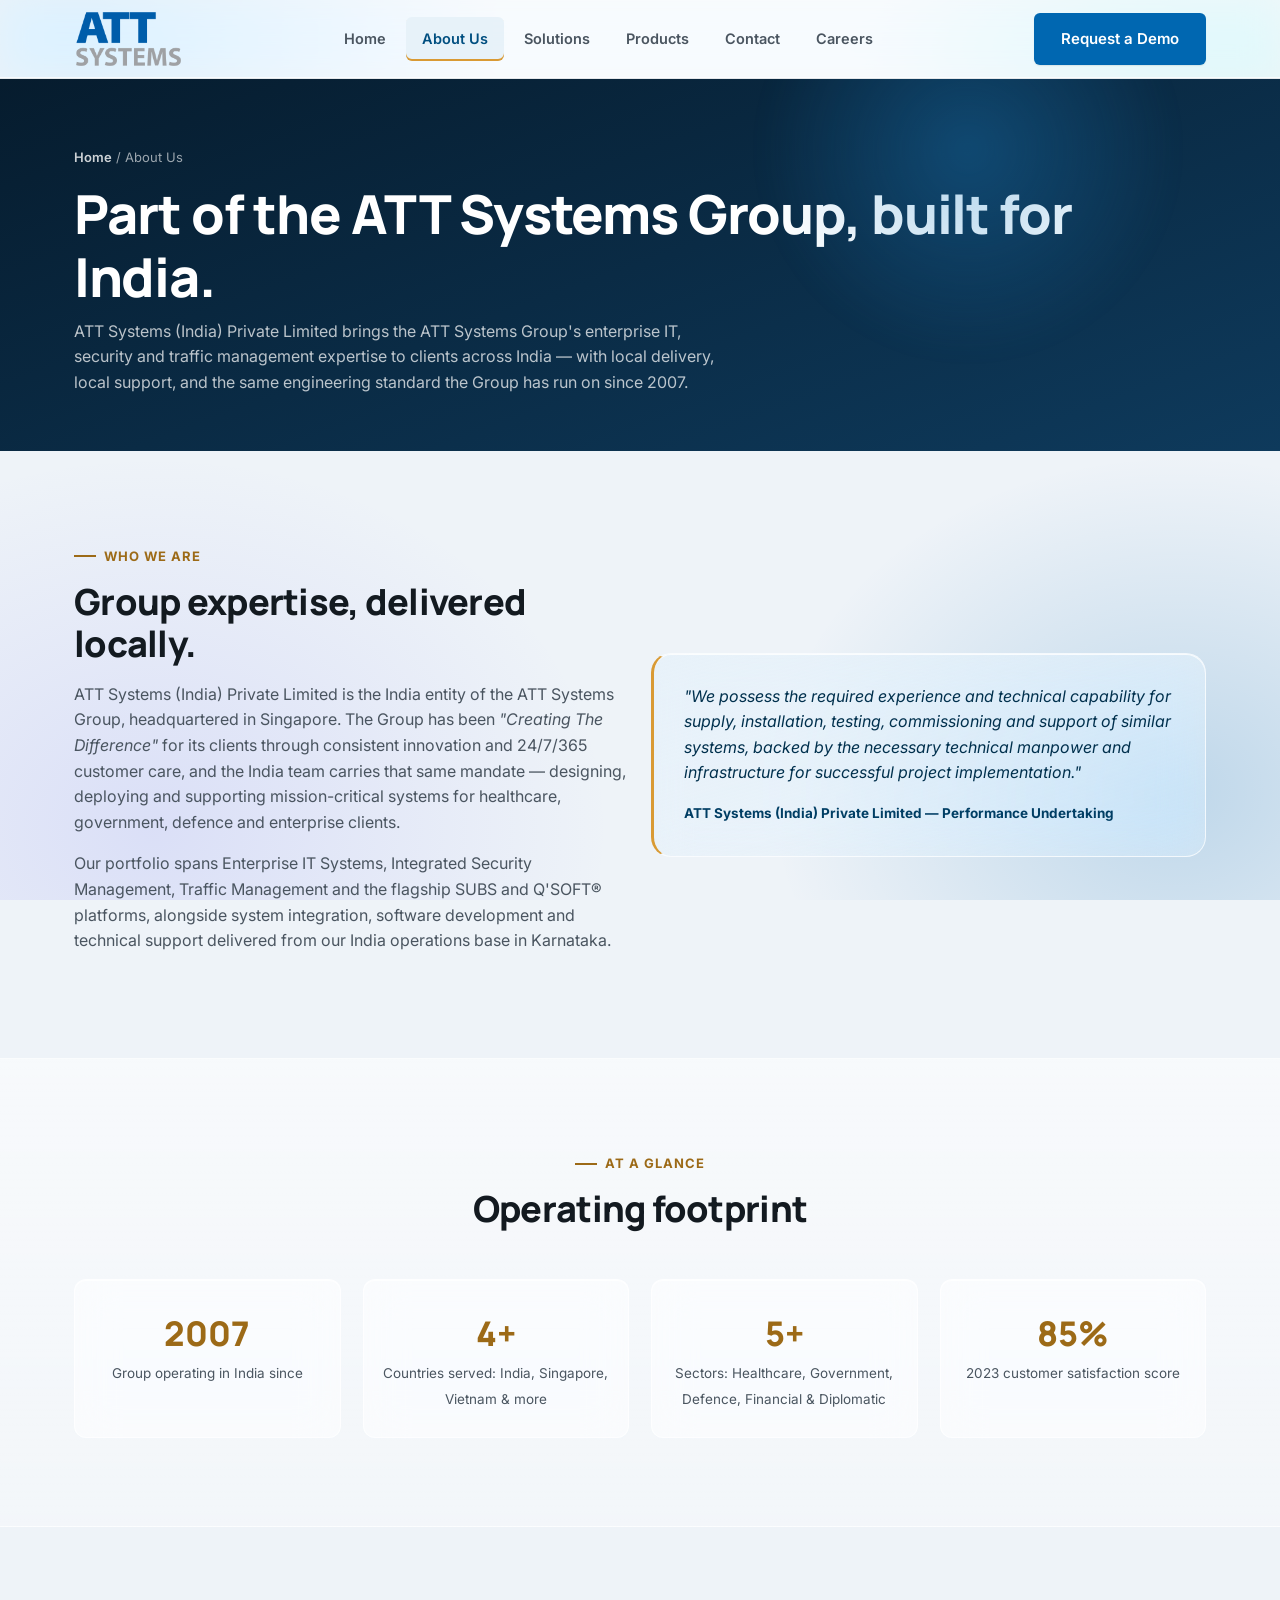
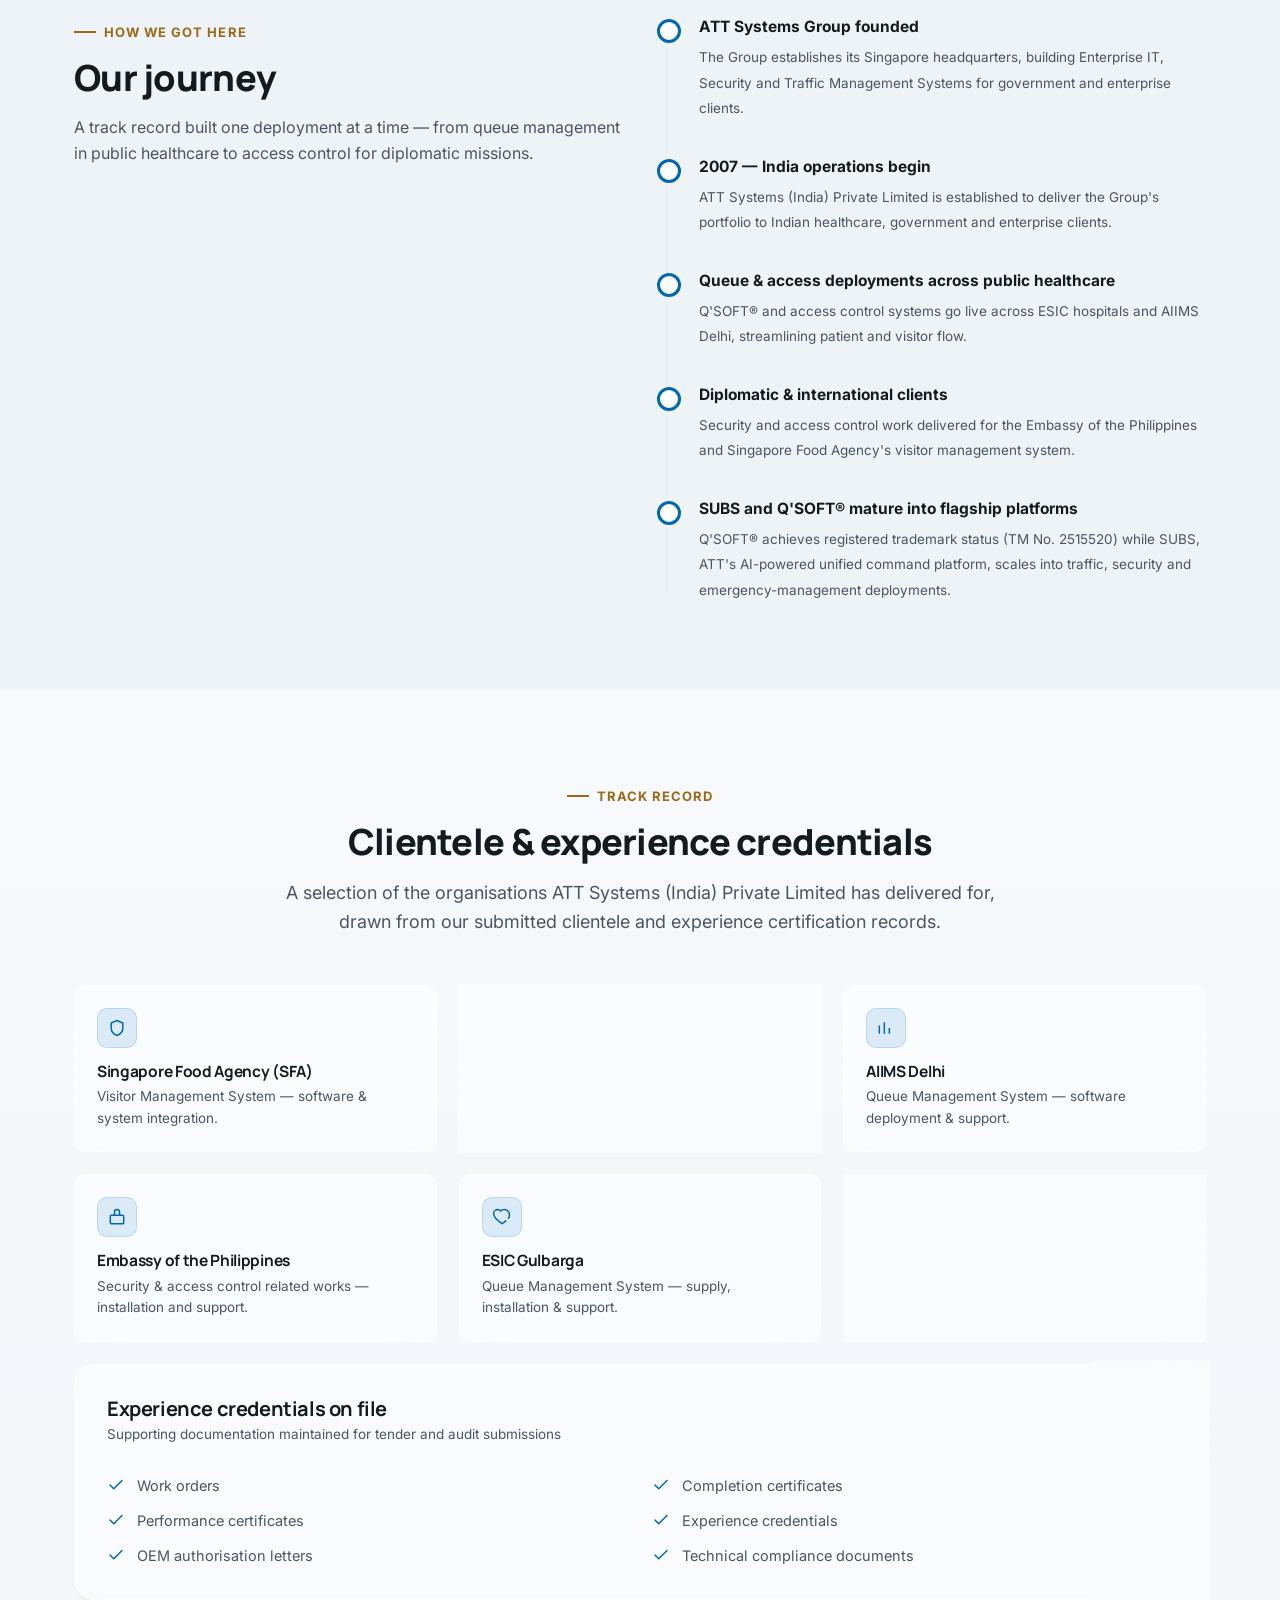
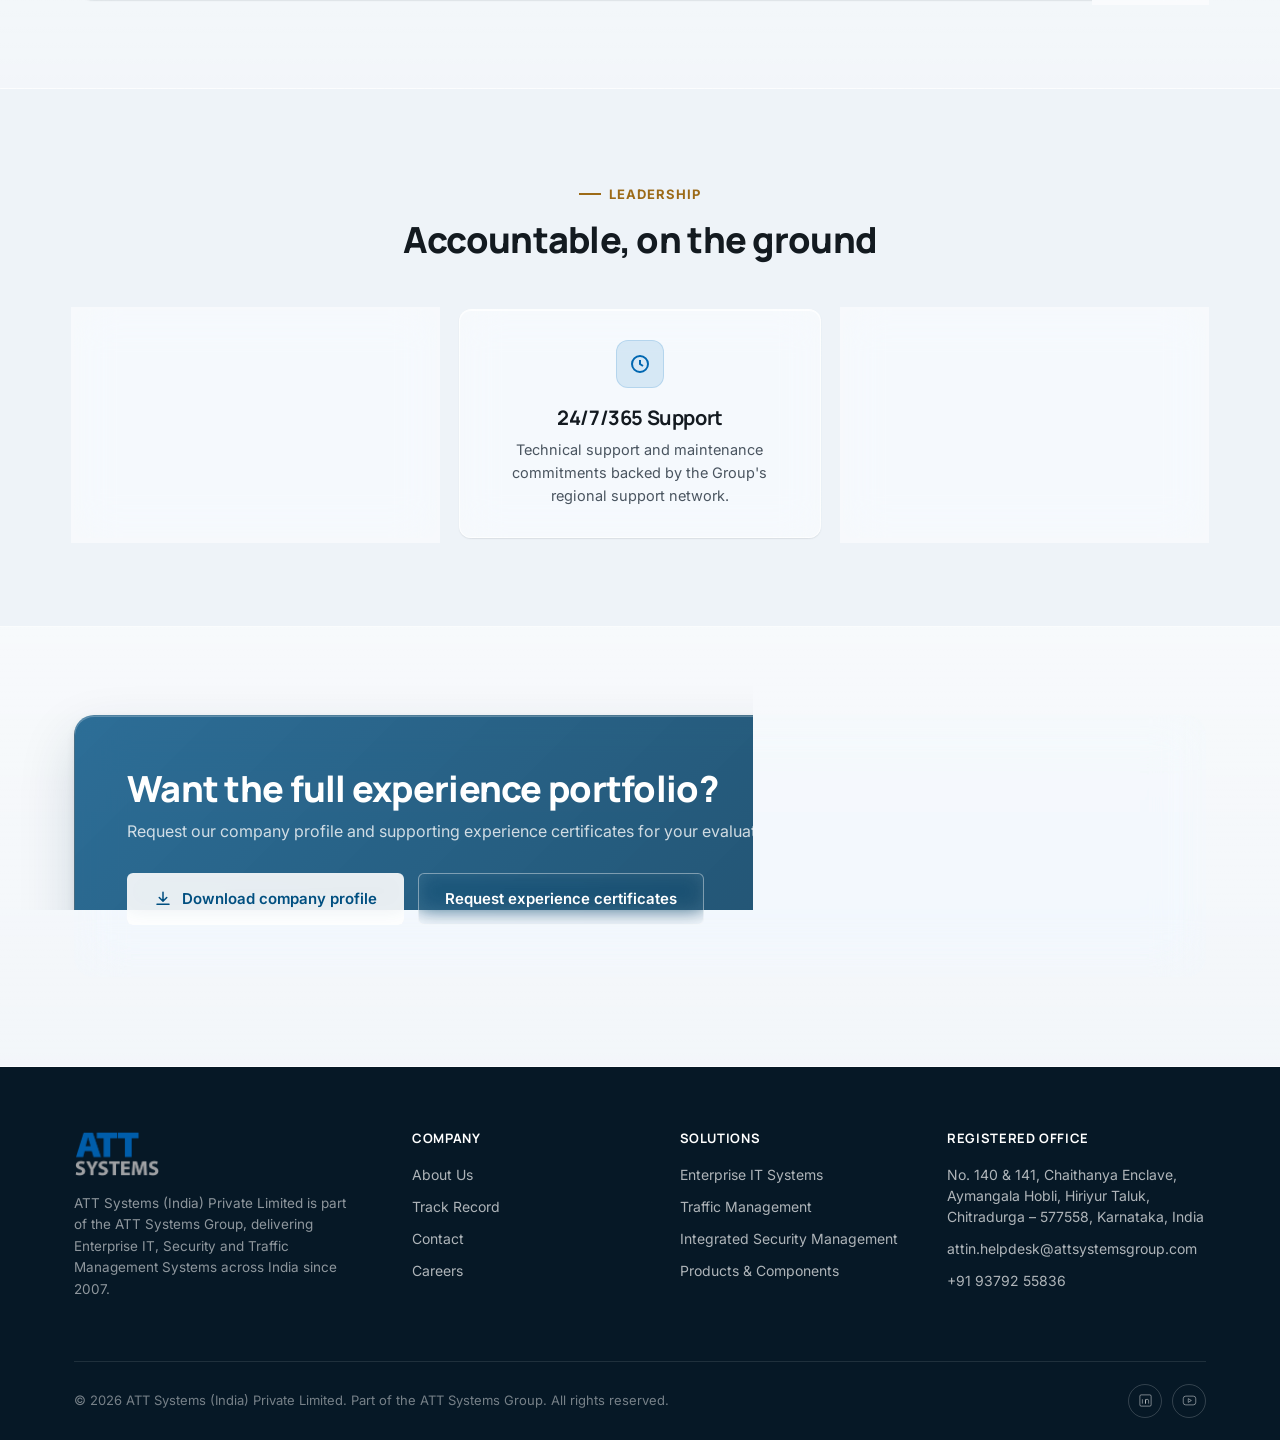
==== commit 6a9f4e99: "Add SUBS, Q'SOFT and company profile brochures; brand fixes and larger logo - Add downloadable PDF b" ====
--- a/about.html
+++ b/about.html
@@ -4,7 +4,7 @@
 <meta charset="UTF-8">
 <meta name="viewport" content="width=device-width, initial-scale=1.0">
 <title>About Us | ATT Systems (India) Private Limited</title>
-<meta name="description" content="ATT Systems (India) Private Limited is part of the ATT Systems Group, headquartered in Singapore, delivering Enterprise IT, Security and Traffic Management systems since 2007.">
+<meta name="description" content="ATT Systems (India) Private Limited is part of the ATT Systems Group, headquartered in Singapore, delivering Enterprise IT, Security and Traffic Management Systems since 2007.">
 <link rel="icon" type="image/png" href="assets/img/att-logo.png">
 <link rel="stylesheet" href="assets/css/style.css">
 <link rel="preconnect" href="https://fonts.googleapis.com">
@@ -15,7 +15,7 @@
 
 <header class="site-header">
   <div class="container header-bar">
-    <a href="index.html" class="brand"><img src="assets/img/att-logo.png" alt="ATT Systems"></a>
+    <a href="index.html" class="brand"><img src="assets/img/att-logo-trim.png" alt="ATT Systems"></a>
     <nav class="nav" id="siteNav">
       <a href="index.html">Home</a>
       <a href="about.html" class="active">About Us</a>
@@ -46,8 +46,8 @@
     <div class="grid-2" style="align-items:center;">
       <div>
         <div class="eyebrow">Who we are</div>
-        <h2>Creating the difference, locally.</h2>
-        <p>ATT Systems (India) Private Limited is the India entity of the ATT Systems Group, headquartered in Singapore. The Group has been "Creating THE Difference" for its clients through consistent innovation and 24/7/365 customer care, and the India team carries that same mandate — designing, deploying and supporting mission-critical systems for healthcare, government, defence and enterprise clients.</p>
+        <h2>Group expertise, delivered locally.</h2>
+        <p>ATT Systems (India) Private Limited is the India entity of the ATT Systems Group, headquartered in Singapore. The Group has been <em>"Creating The Difference"</em> for its clients through consistent innovation and 24/7/365 customer care, and the India team carries that same mandate — designing, deploying and supporting mission-critical systems for healthcare, government, defence and enterprise clients.</p>
         <p>Our portfolio spans Enterprise IT Systems, Integrated Security Management, Traffic Management and the flagship SUBS and Q'SOFT&reg; platforms, alongside system integration, software development and technical support delivered from our India operations base in Karnataka.</p>
       </div>
       <div class="quote-card">
@@ -82,7 +82,7 @@
         <p>A track record built one deployment at a time — from queue management in public healthcare to access control for diplomatic missions.</p>
       </div>
       <ul class="timeline mt-0">
-        <li><b>ATT Systems Group founded</b><span>The Group establishes its Singapore headquarters, building Enterprise IT, Security and Traffic Management systems for government and enterprise clients.</span></li>
+        <li><b>ATT Systems Group founded</b><span>The Group establishes its Singapore headquarters, building Enterprise IT, Security and Traffic Management Systems for government and enterprise clients.</span></li>
         <li><b>2007 — India operations begin</b><span>ATT Systems (India) Private Limited is established to deliver the Group's portfolio to Indian healthcare, government and enterprise clients.</span></li>
         <li><b>Queue &amp; access deployments across public healthcare</b><span>Q'SOFT&reg; and access control systems go live across ESIC hospitals and AIIMS Delhi, streamlining patient and visitor flow.</span></li>
         <li><b>Diplomatic &amp; international clients</b><span>Security and access control work delivered for the Embassy of the Philippines and Singapore Food Agency's visitor management system.</span></li>
@@ -181,7 +181,11 @@
         <p>Request our company profile and supporting experience certificates for your evaluation or tender submission.</p>
       </div>
       <div class="cta-actions">
-        <a href="contact.html" class="btn btn-light">Request company profile</a>
+        <a href="assets/brochures/att-company-profile.pdf" class="btn btn-light" download="ATT-India-Company-Profile.pdf">
+          <svg viewBox="0 0 24 24" fill="none" stroke="currentColor" stroke-width="2"><path d="M12 3v12m0 0l-5-5m5 5l5-5M4 19h16" stroke-linecap="round" stroke-linejoin="round"/></svg>
+          Download company profile
+        </a>
+        <a href="contact.html" class="btn btn-outline-light">Request experience certificates</a>
       </div>
     </div>
   </div>
@@ -191,8 +195,8 @@
   <div class="container">
     <div class="footer-grid">
       <div class="footer-brand">
-        <img src="assets/img/att-logo.png" alt="ATT Systems">
-        <p>ATT Systems (India) Private Limited is part of the ATT Systems Group, delivering Enterprise IT, Security and Traffic Management systems across India since 2007.</p>
+        <img src="assets/img/att-logo-trim.png" alt="ATT Systems">
+        <p>ATT Systems (India) Private Limited is part of the ATT Systems Group, delivering Enterprise IT, Security and Traffic Management Systems across India since 2007.</p>
       </div>
       <div class="footer-col">
         <h4>Company</h4>
--- a/assets/css/style.css
+++ b/assets/css/style.css
@@ -146,6 +146,9 @@
 .btn-outline-light { background: rgba(255,255,255,0.08); color: #fff; border-color: rgba(255,255,255,0.4); backdrop-filter: blur(10px); -webkit-backdrop-filter: blur(10px); }
 .btn-outline-light:hover { background: rgba(255,255,255,0.18); border-color: #fff; }
 .btn-block { width: 100%; justify-content: center; }
+.btn svg { width: 18px; height: 18px; flex: none; }
+.hero-actions { display: flex; gap: 12px; flex-wrap: wrap; margin-top: 26px; }
+.btn-meta { font-weight: 500; font-size: 12.5px; opacity: 0.75; }
 
 /* ---------------- Header ---------------- */
 .site-header {
@@ -175,7 +178,7 @@
   height: 78px;
 }
 .brand { display: flex; align-items: center; gap: 10px; }
-.brand img { height: 30px; width: auto; }
+.brand img { height: 58px; width: auto; }
 
 .nav { display: flex; align-items: center; gap: 4px; }
 .nav a {
@@ -621,7 +624,7 @@
 /* ---------------- Footer ---------------- */
 .site-footer { background: #061826; color: rgba(255,255,255,0.7); padding: 64px 0 0; }
 .footer-grid { display: grid; grid-template-columns: 1.3fr 1fr 1fr 1.1fr; gap: 32px; padding-bottom: 44px; border-bottom: 1px solid rgba(255,255,255,0.1); }
-.footer-brand img { height: 26px; margin-bottom: 16px; }
+.footer-brand img { height: 46px; width: auto; margin-bottom: 16px; }
 .footer-brand p { font-size: 13.5px; color: rgba(255,255,255,0.55); max-width: 280px; }
 .footer-col h4 { color: #fff; font-size: 13px; letter-spacing: 0.05em; text-transform: uppercase; margin-bottom: 18px; }
 .footer-col ul { list-style: none; margin: 0; padding: 0; display: grid; gap: 11px; font-size: 14px; line-height: 1.5; }
@@ -669,4 +672,5 @@
   .footer-grid { grid-template-columns: 1fr; }
   .section { padding: 60px 0; }
   .stat-row { grid-template-columns: 1fr 1fr; }
-}
+  .brand img { height: 50px; }
+}
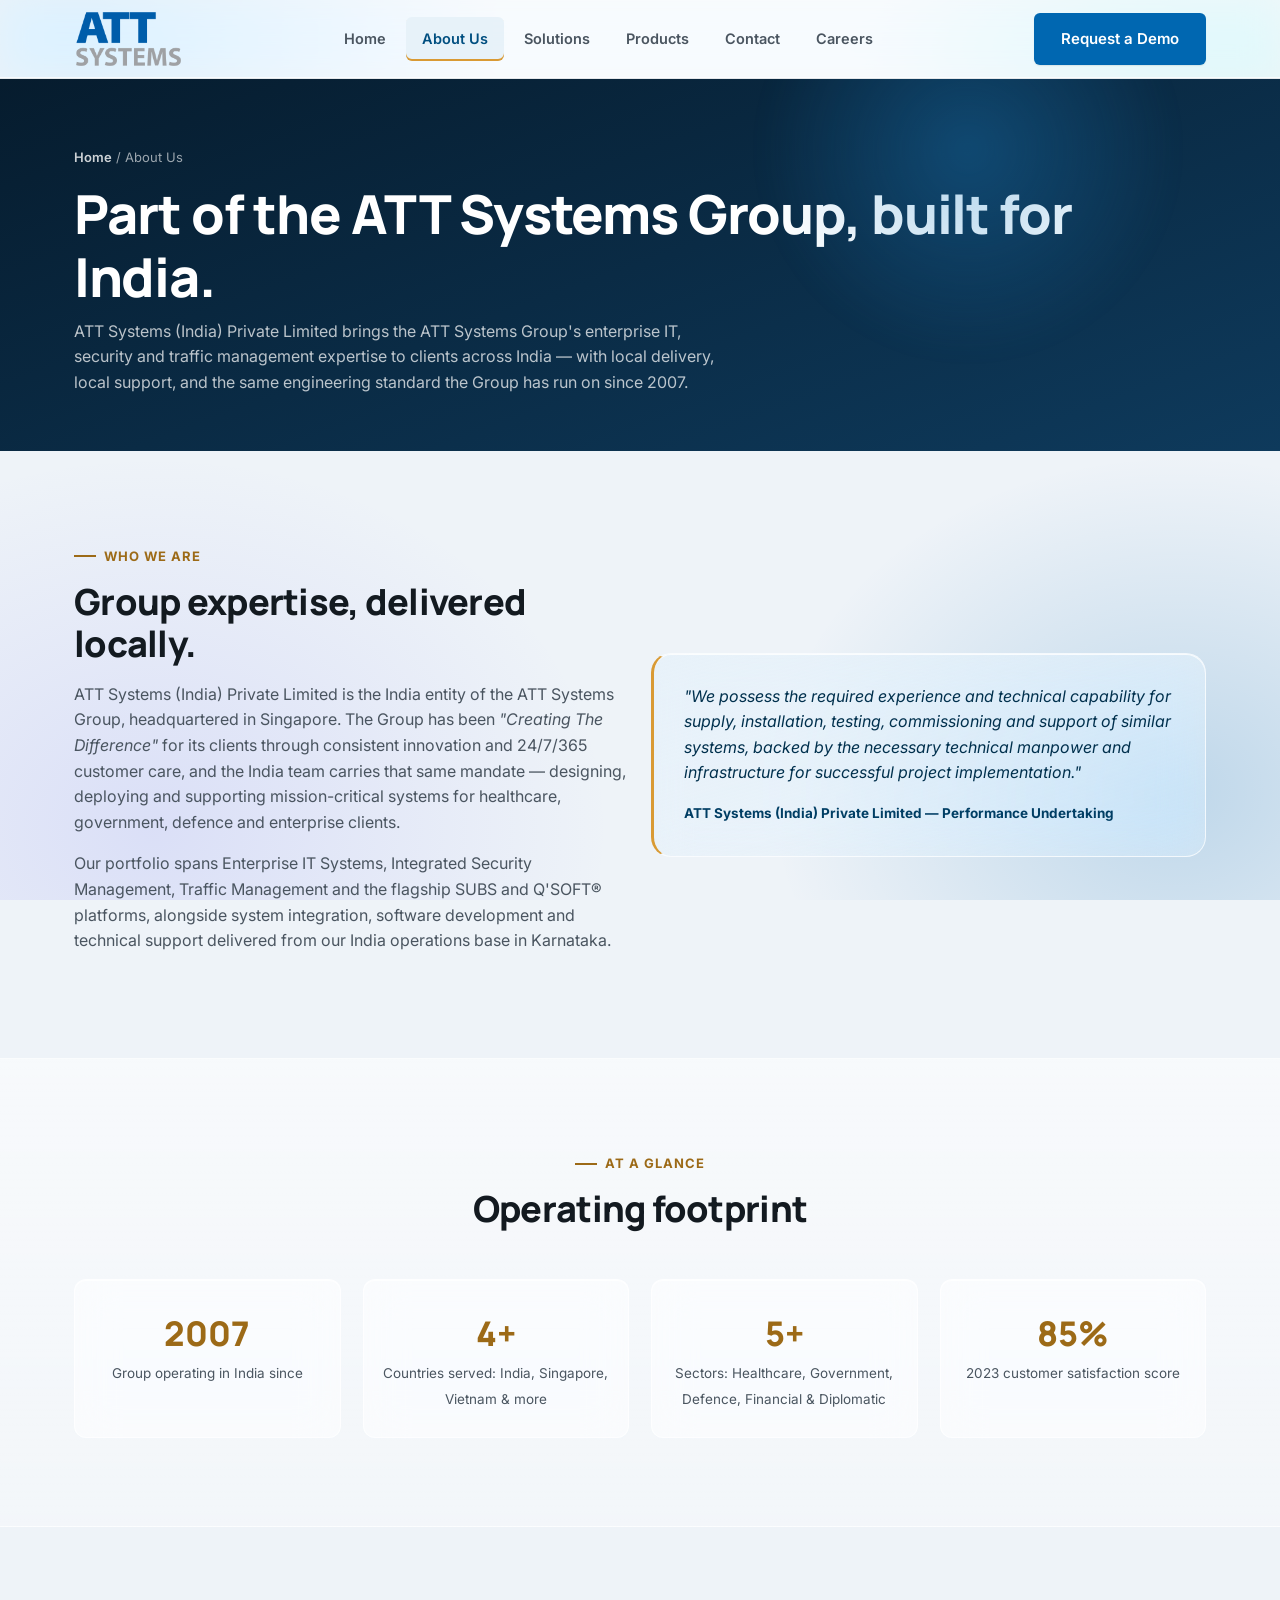
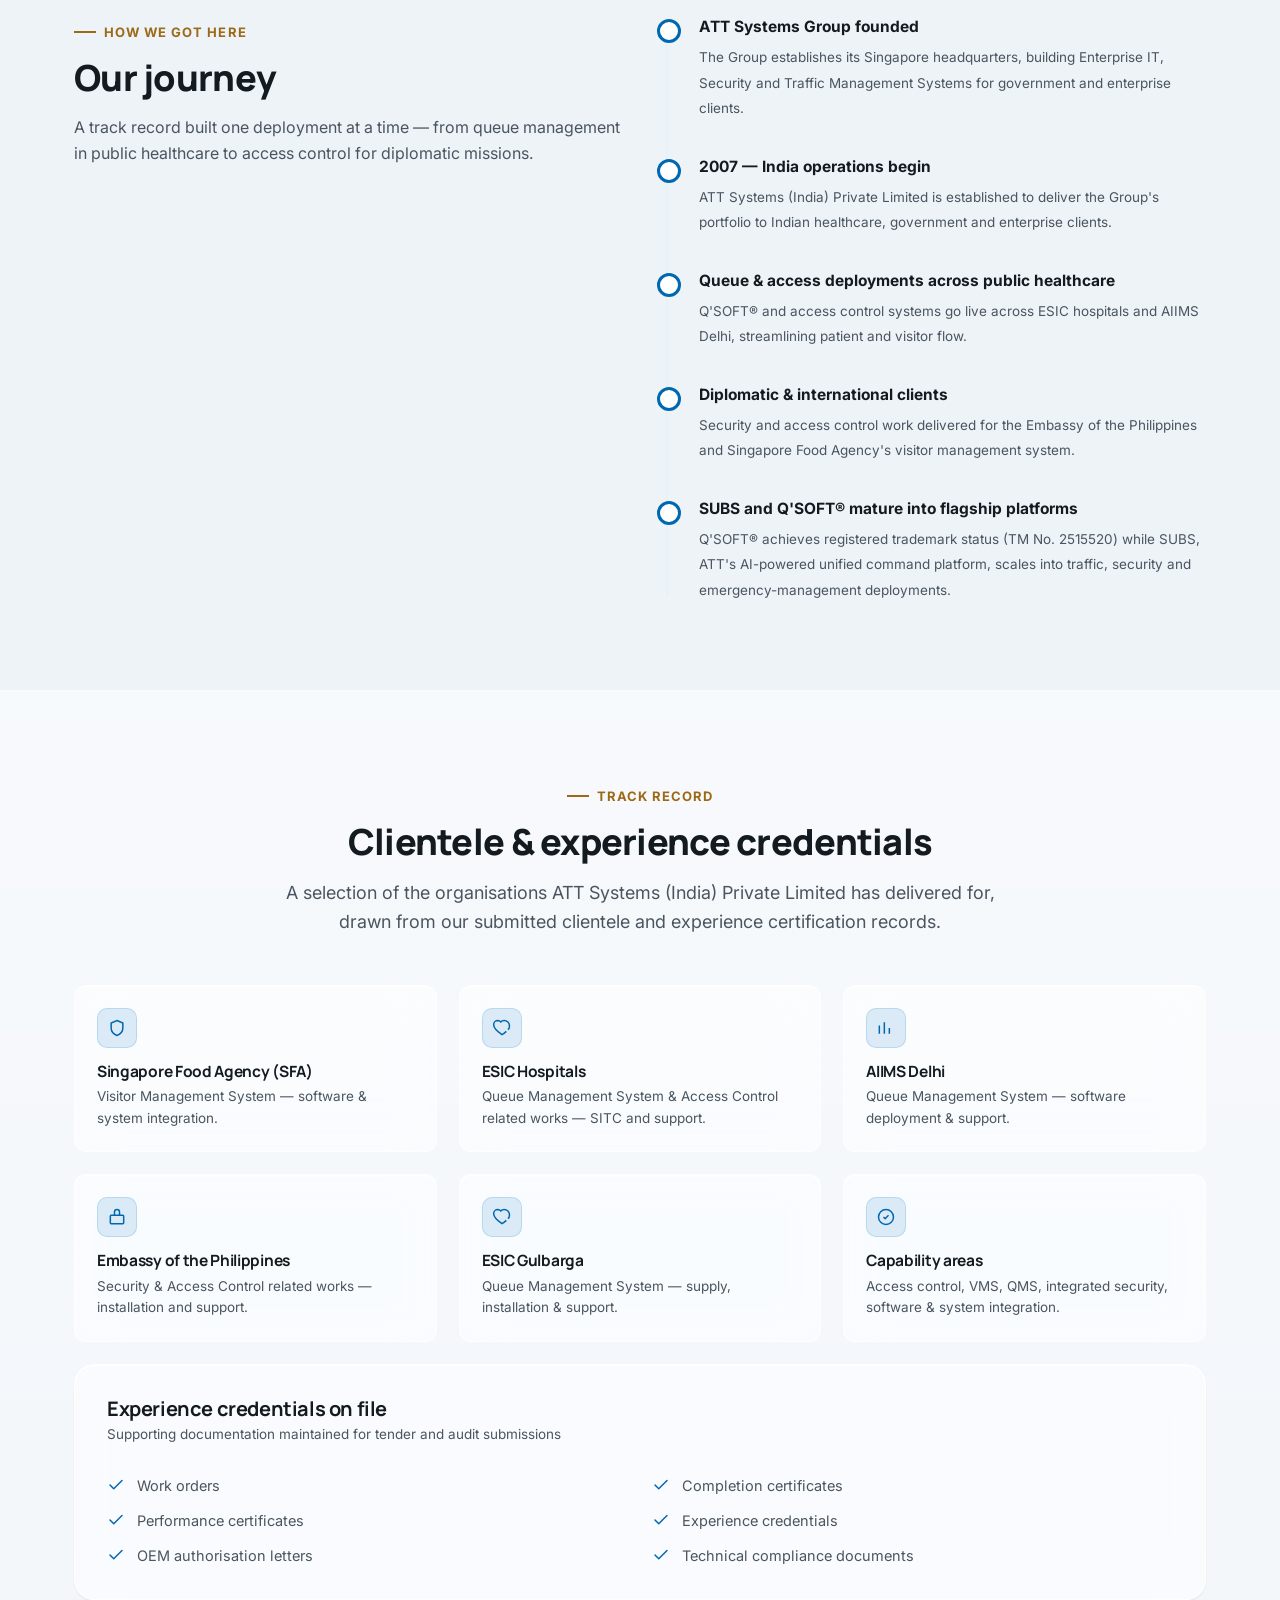
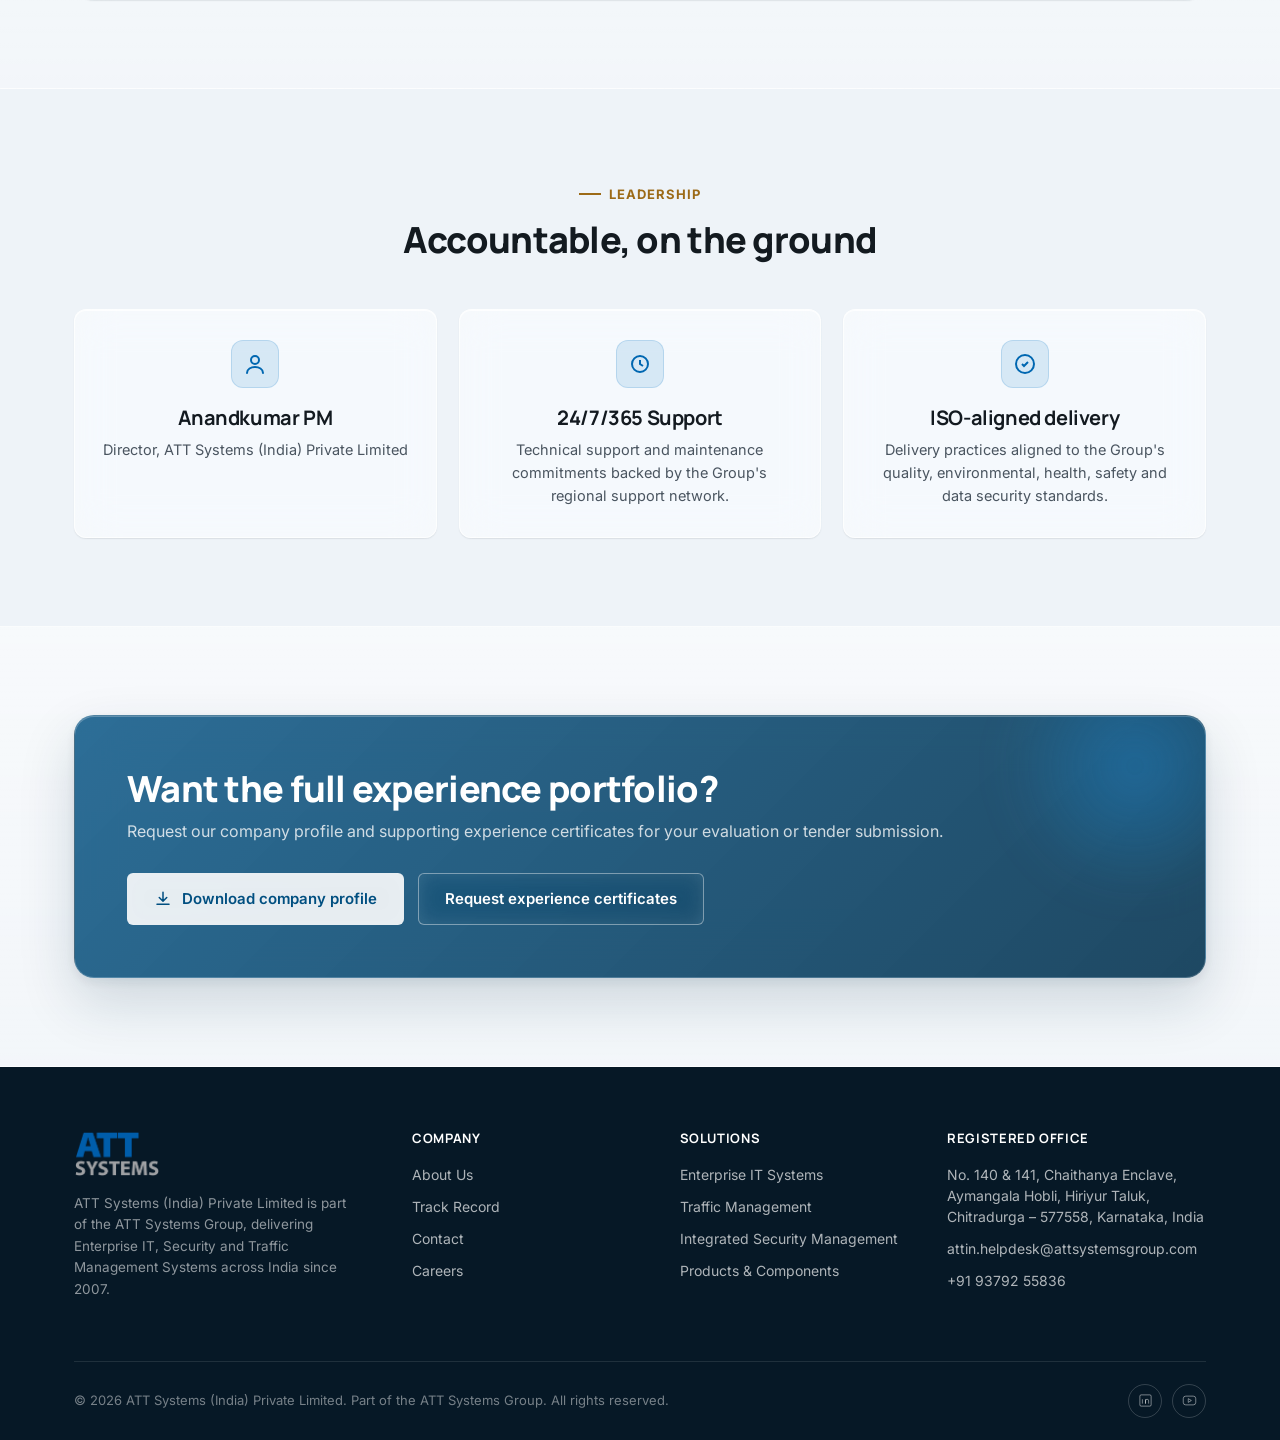
==== commit 45e51984: "Use full, capitalised system and solution names - Queue Management System & Access Control (ESIC car" ====
--- a/about.html
+++ b/about.html
@@ -108,7 +108,7 @@
       <div class="tile">
         <div class="tile-icon"><svg viewBox="0 0 24 24" fill="none" stroke="currentColor" stroke-width="1.8"><path d="M19 14c1.5-1 2-3 2-4.5A6.5 6.5 0 0014.5 3c-1.5 0-3 .6-4 1.7A5 5 0 007 3 5 5 0 002 8c0 5 5 8.5 10 12 2-1.3 3.8-2.7 5.2-4"/></svg></div>
         <h4>ESIC Hospitals</h4>
-        <p>Queue management &amp; access control related works — SITC and support.</p>
+        <p>Queue Management System &amp; Access Control related works — SITC and support.</p>
       </div>
       <div class="tile">
         <div class="tile-icon"><svg viewBox="0 0 24 24" fill="none" stroke="currentColor" stroke-width="1.8"><path d="M4 19V9m6 10V5m6 14v-7"/></svg></div>
@@ -118,7 +118,7 @@
       <div class="tile">
         <div class="tile-icon"><svg viewBox="0 0 24 24" fill="none" stroke="currentColor" stroke-width="1.8"><rect x="4" y="10" width="16" height="10" rx="1"/><path d="M9 10V6a3 3 0 016 0v4"/></svg></div>
         <h4>Embassy of the Philippines</h4>
-        <p>Security &amp; access control related works — installation and support.</p>
+        <p>Security &amp; Access Control related works — installation and support.</p>
       </div>
       <div class="tile">
         <div class="tile-icon"><svg viewBox="0 0 24 24" fill="none" stroke="currentColor" stroke-width="1.8"><path d="M19 14c1.5-1 2-3 2-4.5A6.5 6.5 0 0014.5 3c-1.5 0-3 .6-4 1.7A5 5 0 007 3 5 5 0 002 8c0 5 5 8.5 10 12 2-1.3 3.8-2.7 5.2-4"/></svg></div>
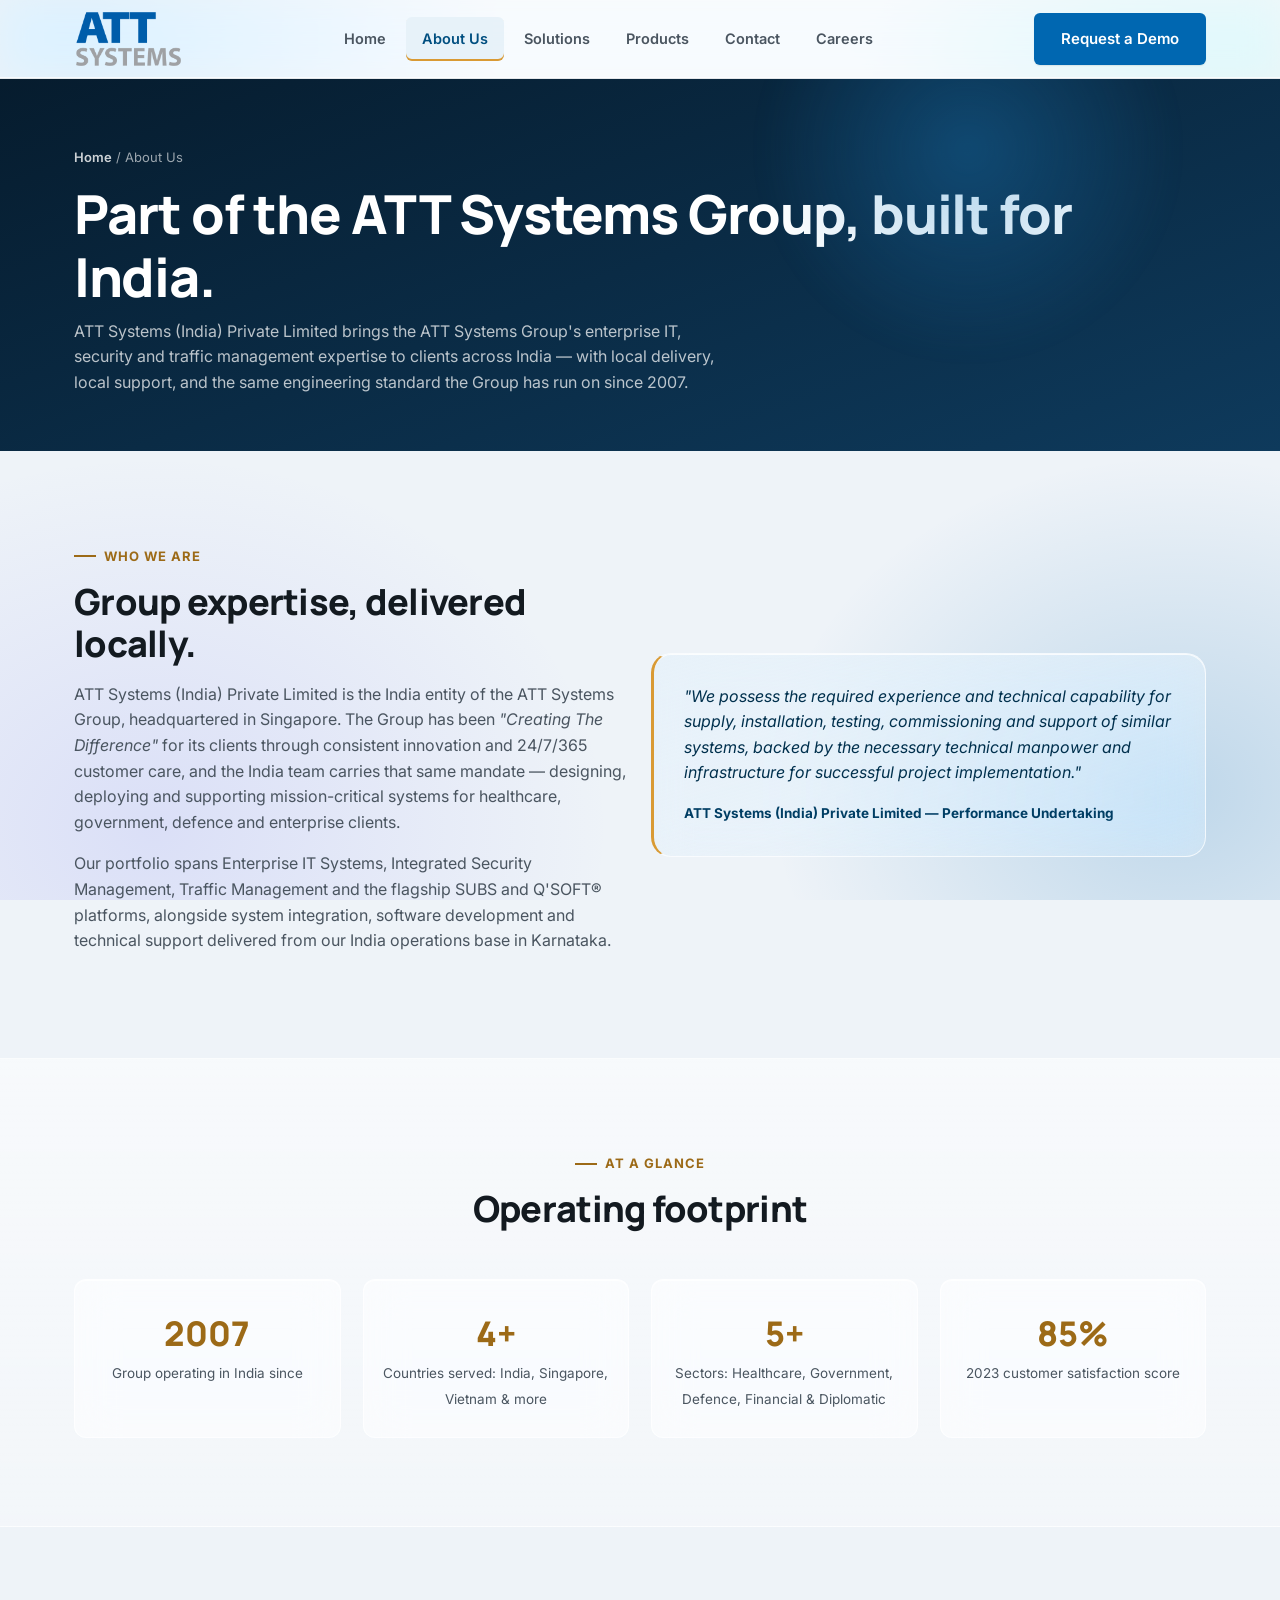
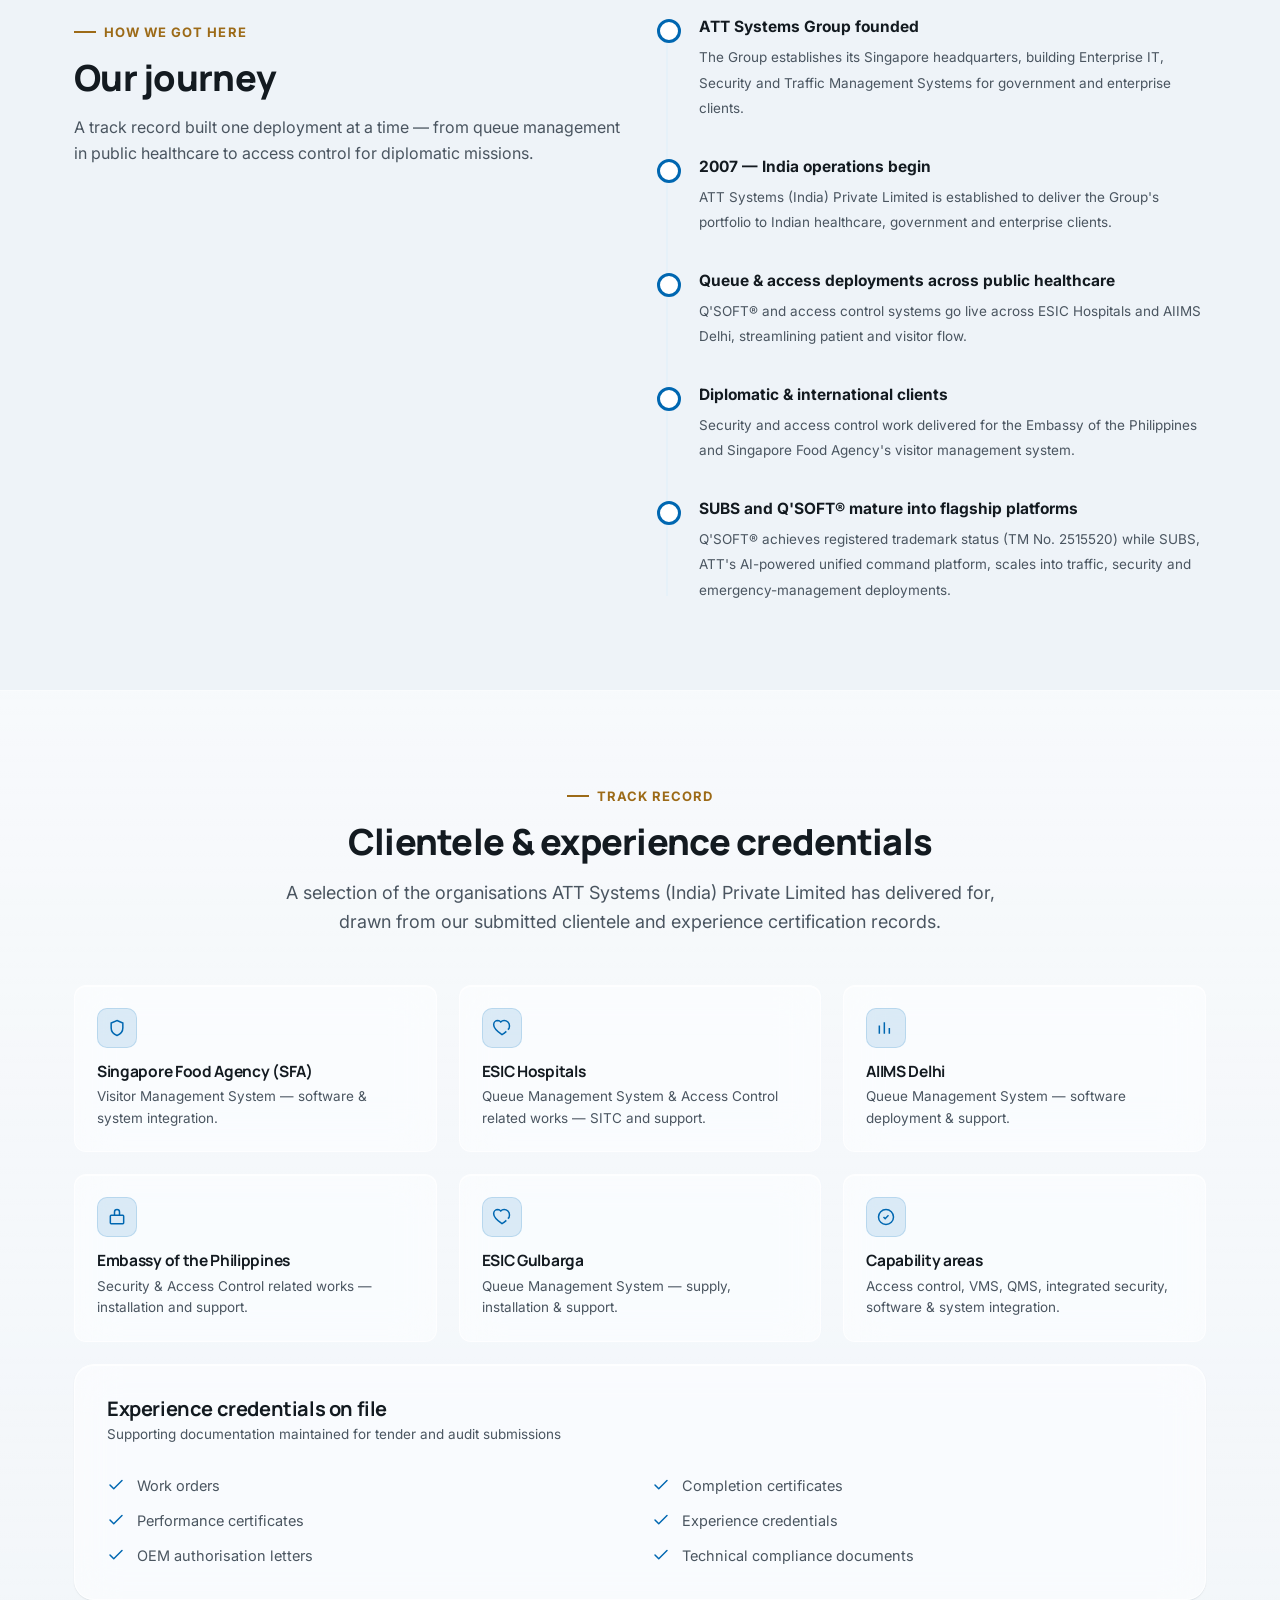
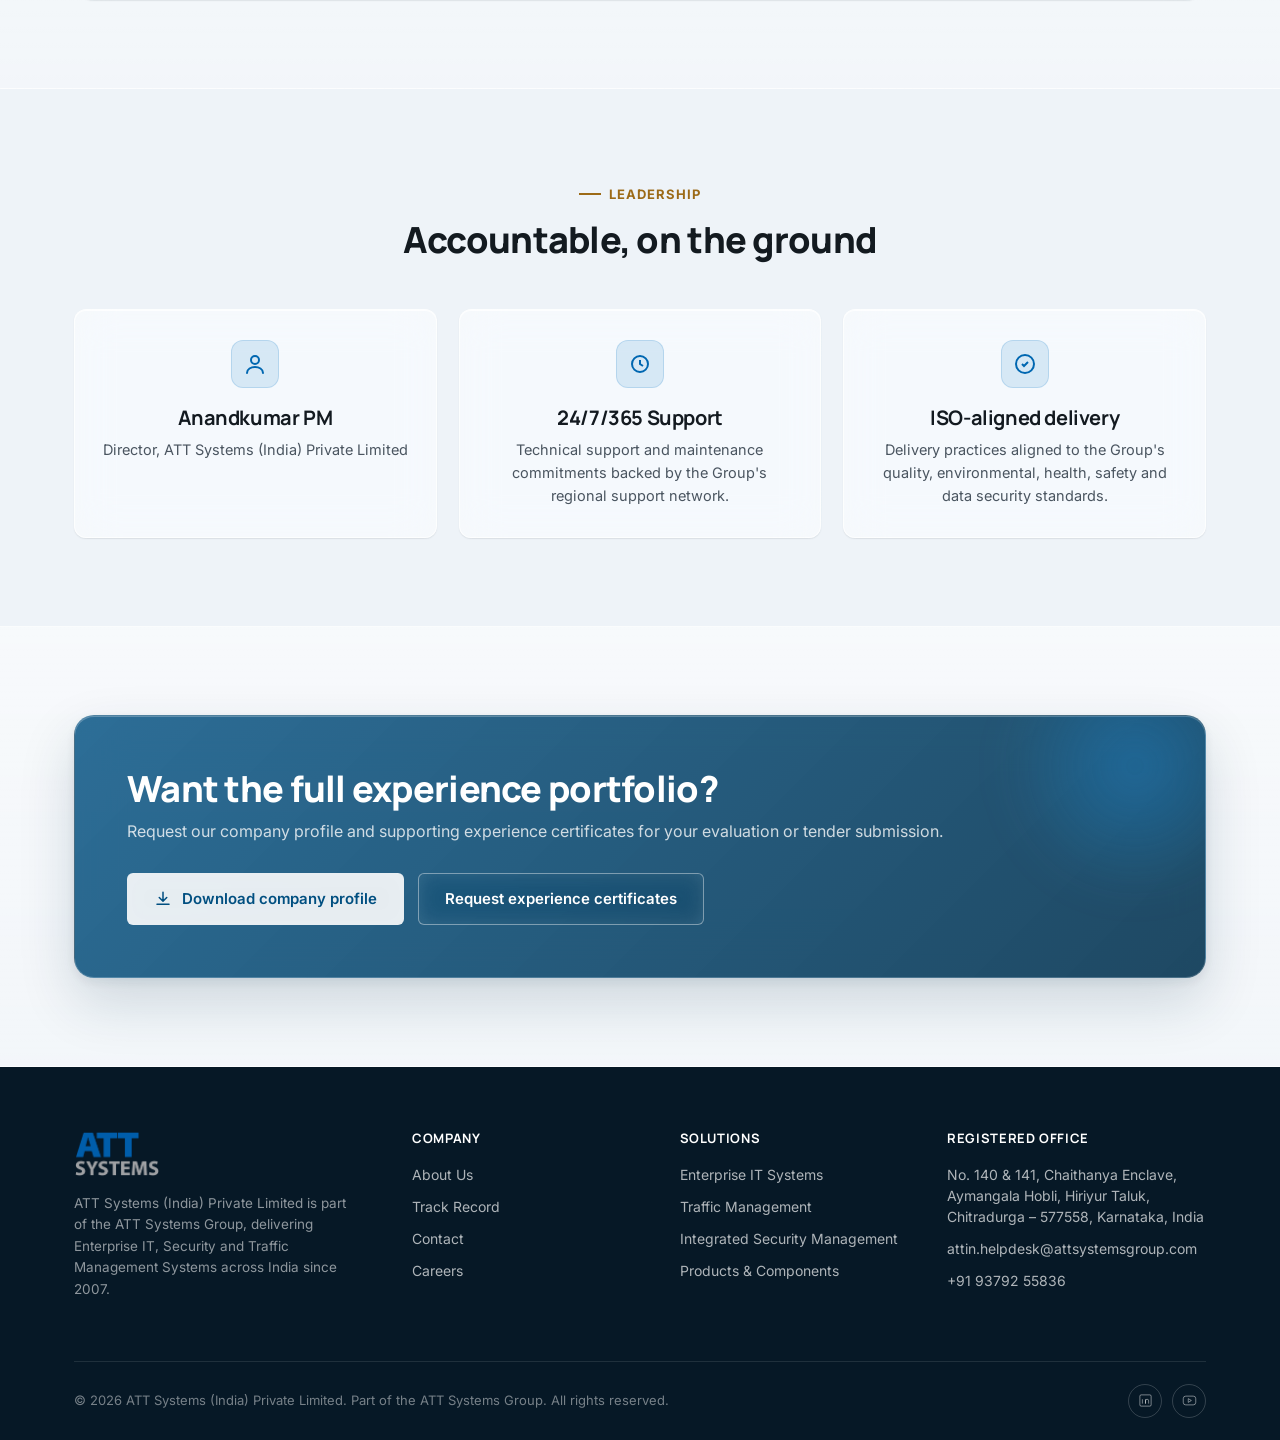
==== commit 861f21b6: "Align Q'SOFT card links and capitalise ESIC Hospitals - Stack the Q'SOFT card links in a .card-links" ====
--- a/about.html
+++ b/about.html
@@ -84,7 +84,7 @@
       <ul class="timeline mt-0">
         <li><b>ATT Systems Group founded</b><span>The Group establishes its Singapore headquarters, building Enterprise IT, Security and Traffic Management Systems for government and enterprise clients.</span></li>
         <li><b>2007 — India operations begin</b><span>ATT Systems (India) Private Limited is established to deliver the Group's portfolio to Indian healthcare, government and enterprise clients.</span></li>
-        <li><b>Queue &amp; access deployments across public healthcare</b><span>Q'SOFT&reg; and access control systems go live across ESIC hospitals and AIIMS Delhi, streamlining patient and visitor flow.</span></li>
+        <li><b>Queue &amp; access deployments across public healthcare</b><span>Q'SOFT&reg; and access control systems go live across ESIC Hospitals and AIIMS Delhi, streamlining patient and visitor flow.</span></li>
         <li><b>Diplomatic &amp; international clients</b><span>Security and access control work delivered for the Embassy of the Philippines and Singapore Food Agency's visitor management system.</span></li>
         <li><b>SUBS and Q'SOFT&reg; mature into flagship platforms</b><span>Q'SOFT&reg; achieves registered trademark status (TM No. 2515520) while SUBS, ATT's AI-powered unified command platform, scales into traffic, security and emergency-management deployments.</span></li>
       </ul>
--- a/assets/css/style.css
+++ b/assets/css/style.css
@@ -406,6 +406,7 @@
 .card-link { font-weight: 700; font-size: 14px; color: var(--att-blue-600); display: inline-flex; align-items: center; gap: 6px; margin-top: auto; }
 .card-link svg { width: 15px; height: 15px; transition: transform .15s ease; }
 .card:hover .card-link svg { transform: translateX(3px); }
+.card-links { display: flex; flex-direction: column; align-items: flex-start; gap: 10px; margin-top: auto; }
 
 /* Product tiles (compact, for the 18 components) */
 .grid-products { display: grid; grid-template-columns: repeat(3, 1fr); gap: 18px; }
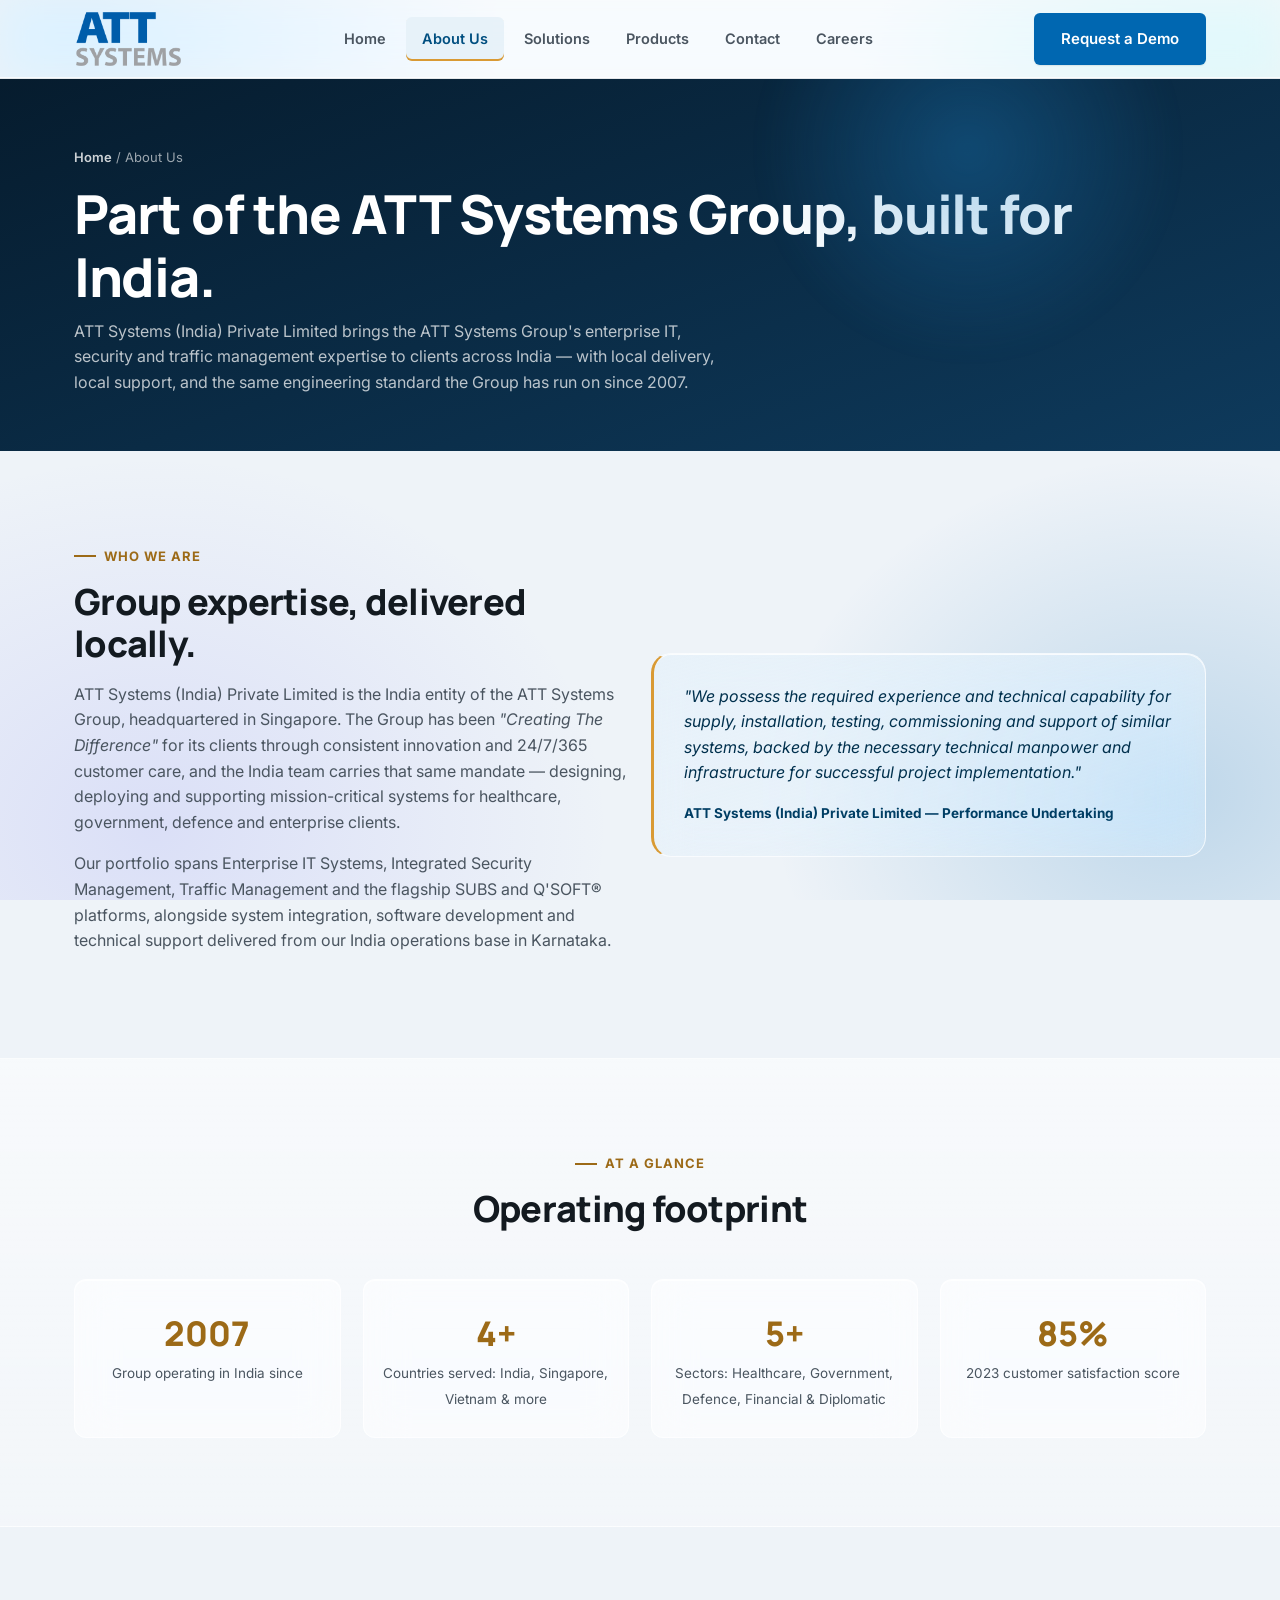
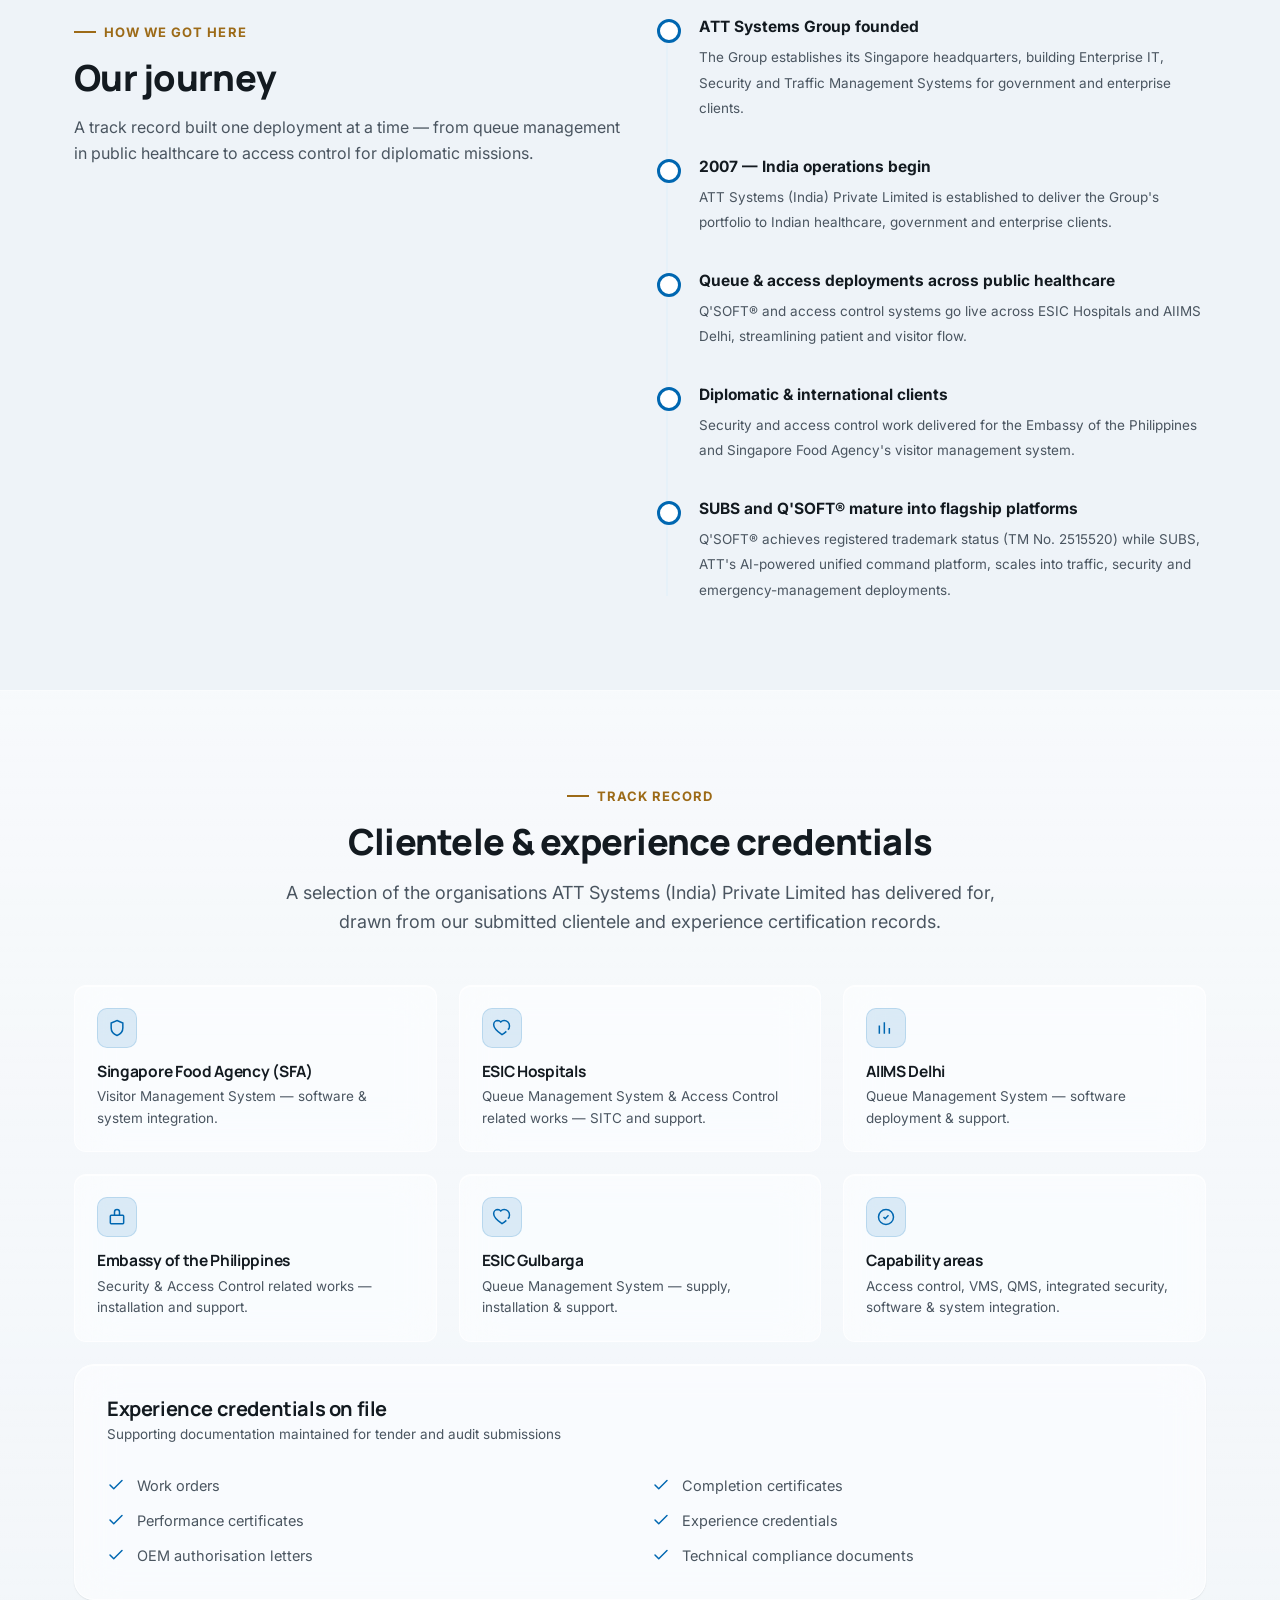
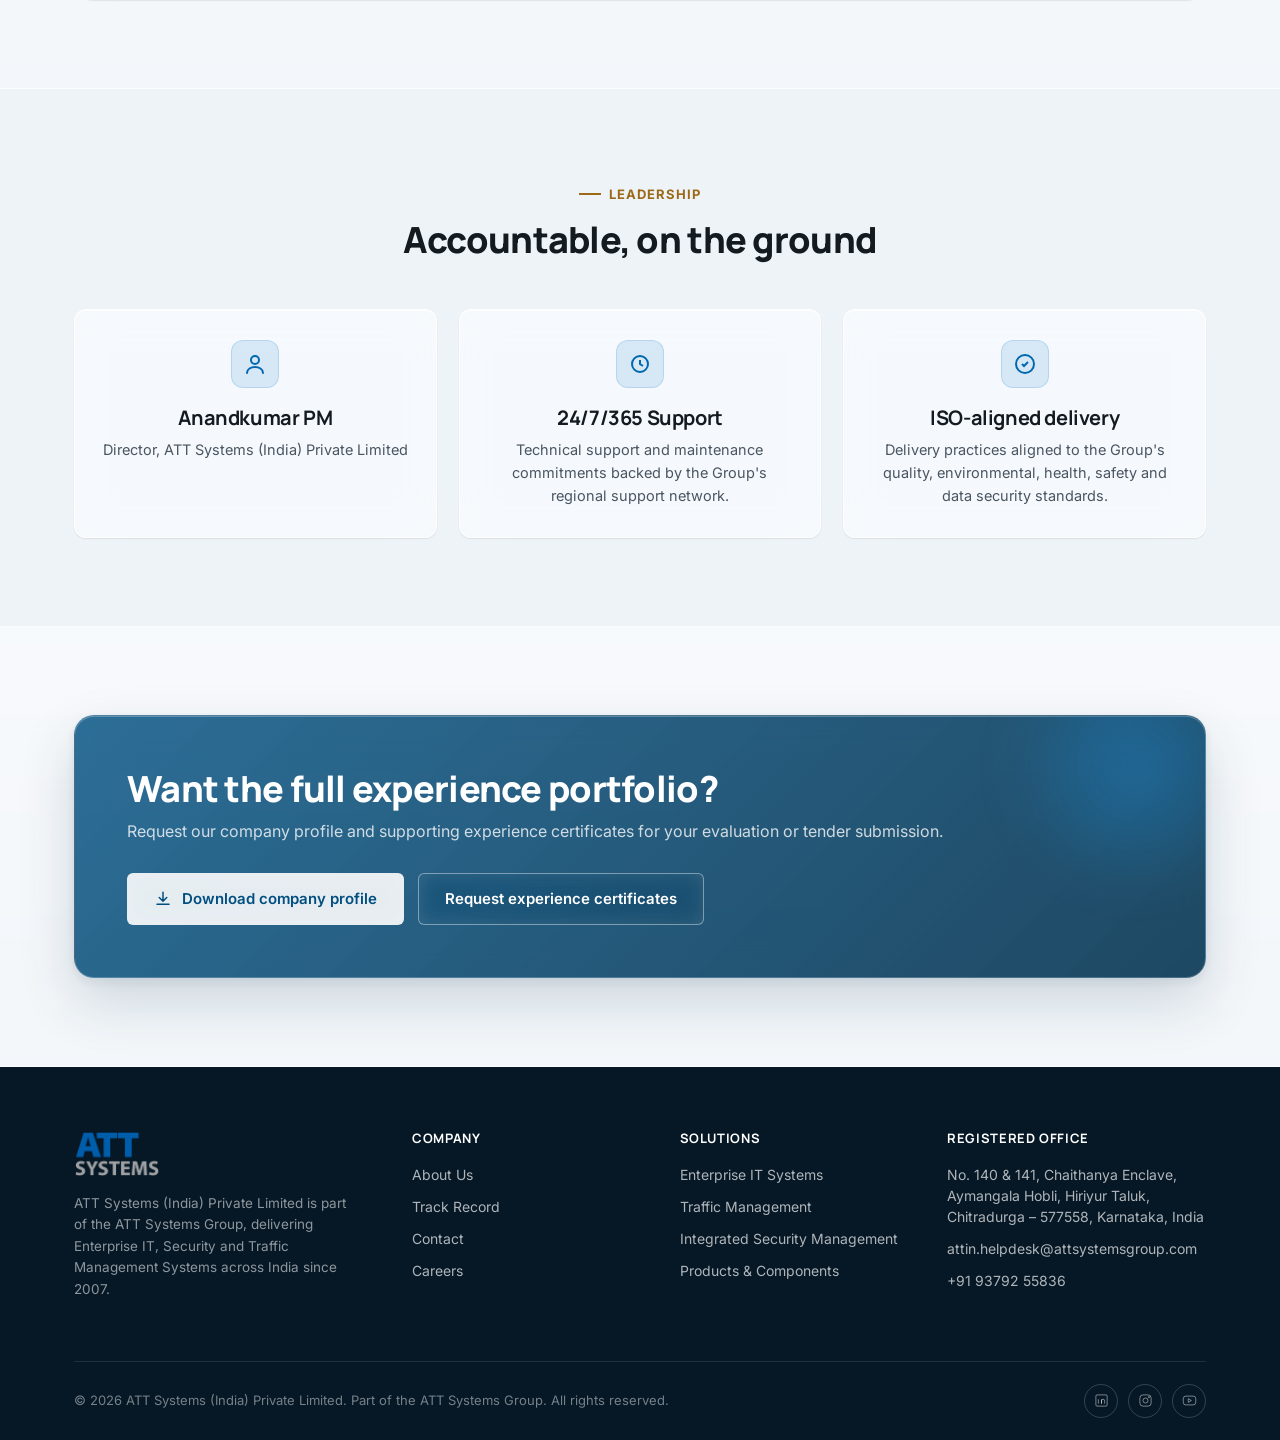
==== commit 7cd416e6: "Updated website pages" ====
--- a/about.html
+++ b/about.html
@@ -181,7 +181,7 @@
         <p>Request our company profile and supporting experience certificates for your evaluation or tender submission.</p>
       </div>
       <div class="cta-actions">
-        <a href="assets/brochures/att-company-profile.pdf" class="btn btn-light" download="ATT-India-Company-Profile.pdf">
+        <a href="assets/brochures/att-company-profile.pdf?v=20261012-0957" class="btn btn-light" download="ATT-India-Company-Profile.pdf">
           <svg viewBox="0 0 24 24" fill="none" stroke="currentColor" stroke-width="2"><path d="M12 3v12m0 0l-5-5m5 5l5-5M4 19h16" stroke-linecap="round" stroke-linejoin="round"/></svg>
           Download company profile
         </a>
@@ -228,7 +228,8 @@
     <div class="footer-bottom">
       <span>&copy; <span id="year"></span> ATT Systems (India) Private Limited. Part of the ATT Systems Group. All rights reserved.</span>
       <div class="socials">
-        <a href="https://www.linkedin.com" target="_blank" rel="noopener" aria-label="LinkedIn"><svg viewBox="0 0 24 24" fill="none" stroke="currentColor" stroke-width="1.6"><rect x="3" y="3" width="18" height="18" rx="2"/><path d="M7 10v7M7 7v.01M12 17v-4.5a2.5 2.5 0 015 0V17M12 10v7"/></svg></a>
+       <a href="https://www.linkedin.com/company/att-systems-india-private-limited/" target="_blank" rel="noopener" aria-label="LinkedIn"><svg viewBox="0 0 24 24" fill="none" stroke="currentColor" stroke-width="1.6"><rect x="3" y="3" width="18" height="18" rx="2"/><path d="M7 10v7M7 7v.01M12 17v-4.5a2.5 2.5 0 015 0V17M12 10v7"/></svg></a>
+        <a href="https://www.instagram.com/attsystemsindia/" target="_blank" rel="noopener noreferrer" aria-label="Instagram"> <svg viewBox="0 0 24 24" fill="none" stroke="currentColor" stroke-width="1.6"> <rect x="3" y="3" width="18" height="18" rx="5"/> <circle cx="12" cy="12" r="4"/> <circle cx="17.5" cy="6.5" r="0.8" fill="currentColor"/></svg> </a> 
         <a href="https://www.youtube.com" target="_blank" rel="noopener" aria-label="YouTube"><svg viewBox="0 0 24 24" fill="none" stroke="currentColor" stroke-width="1.6"><rect x="2" y="5" width="20" height="14" rx="4"/><path d="M10 9l5 3-5 3V9z"/></svg></a>
       </div>
     </div>
--- a/assets/css/style.css
+++ b/assets/css/style.css
@@ -296,6 +296,40 @@
 .hero-panel-row b { display: block; font-size: 14.5px; color: #fff; }
 .hero-panel-row span { font-size: 12.5px; color: rgba(255,255,255,0.6); }
 
+/* Product-first hero: SUBS and Q'SOFT logos lead, ATT as "Powered by" */
+.hero-products { display: flex; flex-direction: column; gap: 14px; }
+.hero-product {
+  display: flex; align-items: center; gap: 18px;
+  padding: 16px;
+  border-radius: var(--radius-md);
+  background: rgba(255,255,255,0.07);
+  border: 1px solid rgba(255,255,255,0.12);
+  color: #fff;
+  transition: background .15s ease, transform .15s ease;
+}
+.hero-product:hover { background: rgba(255,255,255,0.13); transform: translateY(-1px); }
+.hero-product-logo {
+  flex: none;
+  width: 112px; height: 112px;
+  display: flex; align-items: center; justify-content: center;
+  background: #fff;
+  border-radius: 14px;
+  box-shadow: 0 8px 24px rgba(0,10,20,0.3);
+  padding: 12px;
+}
+.hero-product-logo.wide { width: 168px; }
+.hero-product-logo img { max-width: 100%; max-height: 100%; width: auto; height: auto; }
+.hero-product b { display: block; font-family: var(--font-display); font-size: 22px; color: #fff; margin-bottom: 4px; }
+.hero-product > span:last-child > span { font-size: 13px; line-height: 1.45; color: rgba(255,255,255,0.7); }
+.hero-powered {
+  display: flex; align-items: center; justify-content: flex-end; gap: 10px;
+  font-size: 11px; font-weight: 600; letter-spacing: 0.1em; text-transform: uppercase;
+  color: rgba(255,255,255,0.6);
+}
+.page-hero-logo { display: inline-flex; background: #fff; border-radius: 14px; padding: 14px 22px; margin-bottom: 22px; box-shadow: 0 8px 24px rgba(0,10,20,0.3); }
+.page-hero-logo img { height: 64px; width: auto; display: block; }
+.hero-powered img { height: 26px; width: auto; background: #fff; border-radius: 5px; padding: 3px 6px; }
+
 /* ---------------- Logo strip ---------------- */
 .strip { padding: 30px 0; }
 .strip-inner { display: flex; align-items: center; gap: 22px; flex-wrap: wrap; }
@@ -381,7 +415,7 @@
   border-bottom: 1px solid rgba(255,255,255,0.7);
 }
 .card-top.light .tag { background: rgba(19,26,32,0.06); border-color: rgba(19,26,32,0.08); color: var(--ink-soft); }
-.product-logo { height: 40px; width: auto; }
+.product-logo { height: 72px; width: auto; }
 .card-top .tag {
   font-size: 11px; font-weight: 700; letter-spacing: .06em; text-transform: uppercase;
   background: rgba(255,255,255,0.18); border: 1px solid rgba(255,255,255,0.25);
@@ -674,4 +708,8 @@
   .section { padding: 60px 0; }
   .stat-row { grid-template-columns: 1fr 1fr; }
   .brand img { height: 50px; }
-}
+  .hero-product { flex-direction: column; align-items: flex-start; }
+  .hero-product-logo { width: 96px; height: 96px; }
+  .hero-product-logo.wide { width: 150px; }
+  .page-hero-logo img { height: 48px; }
+}
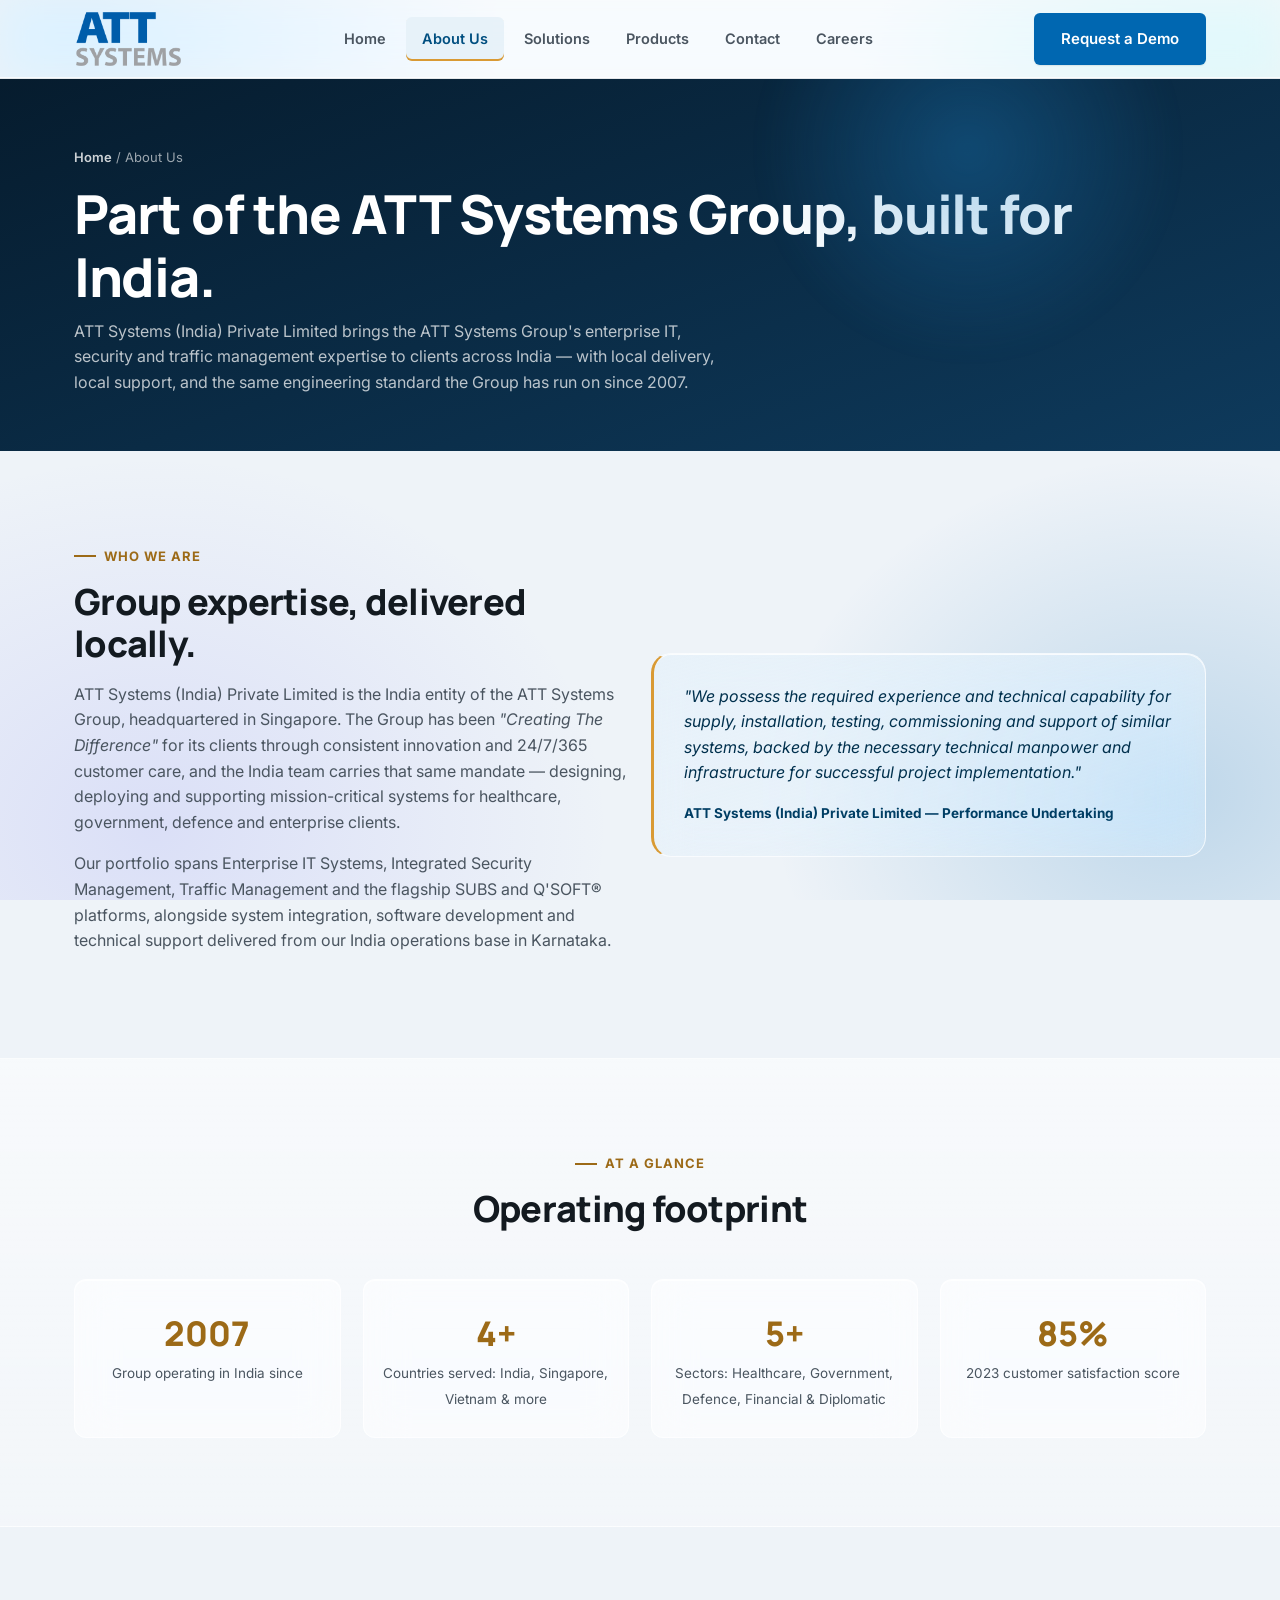
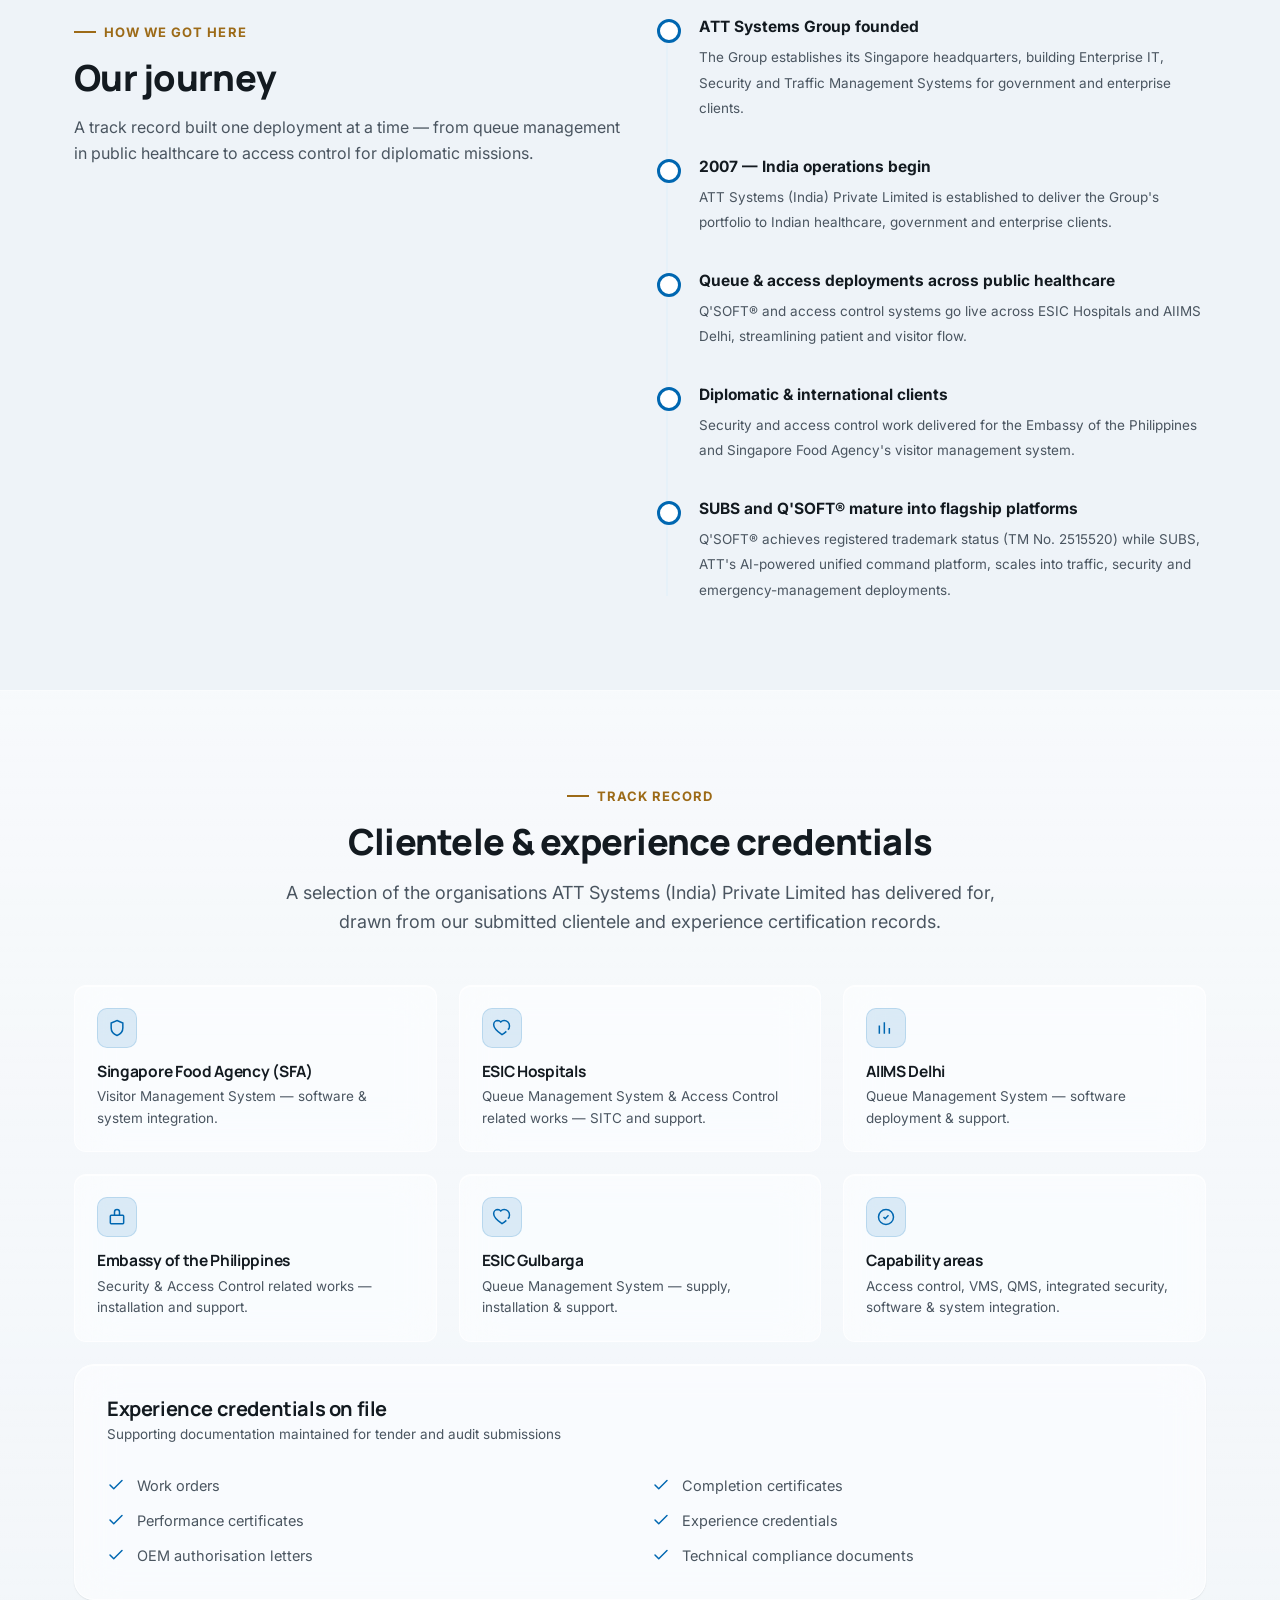
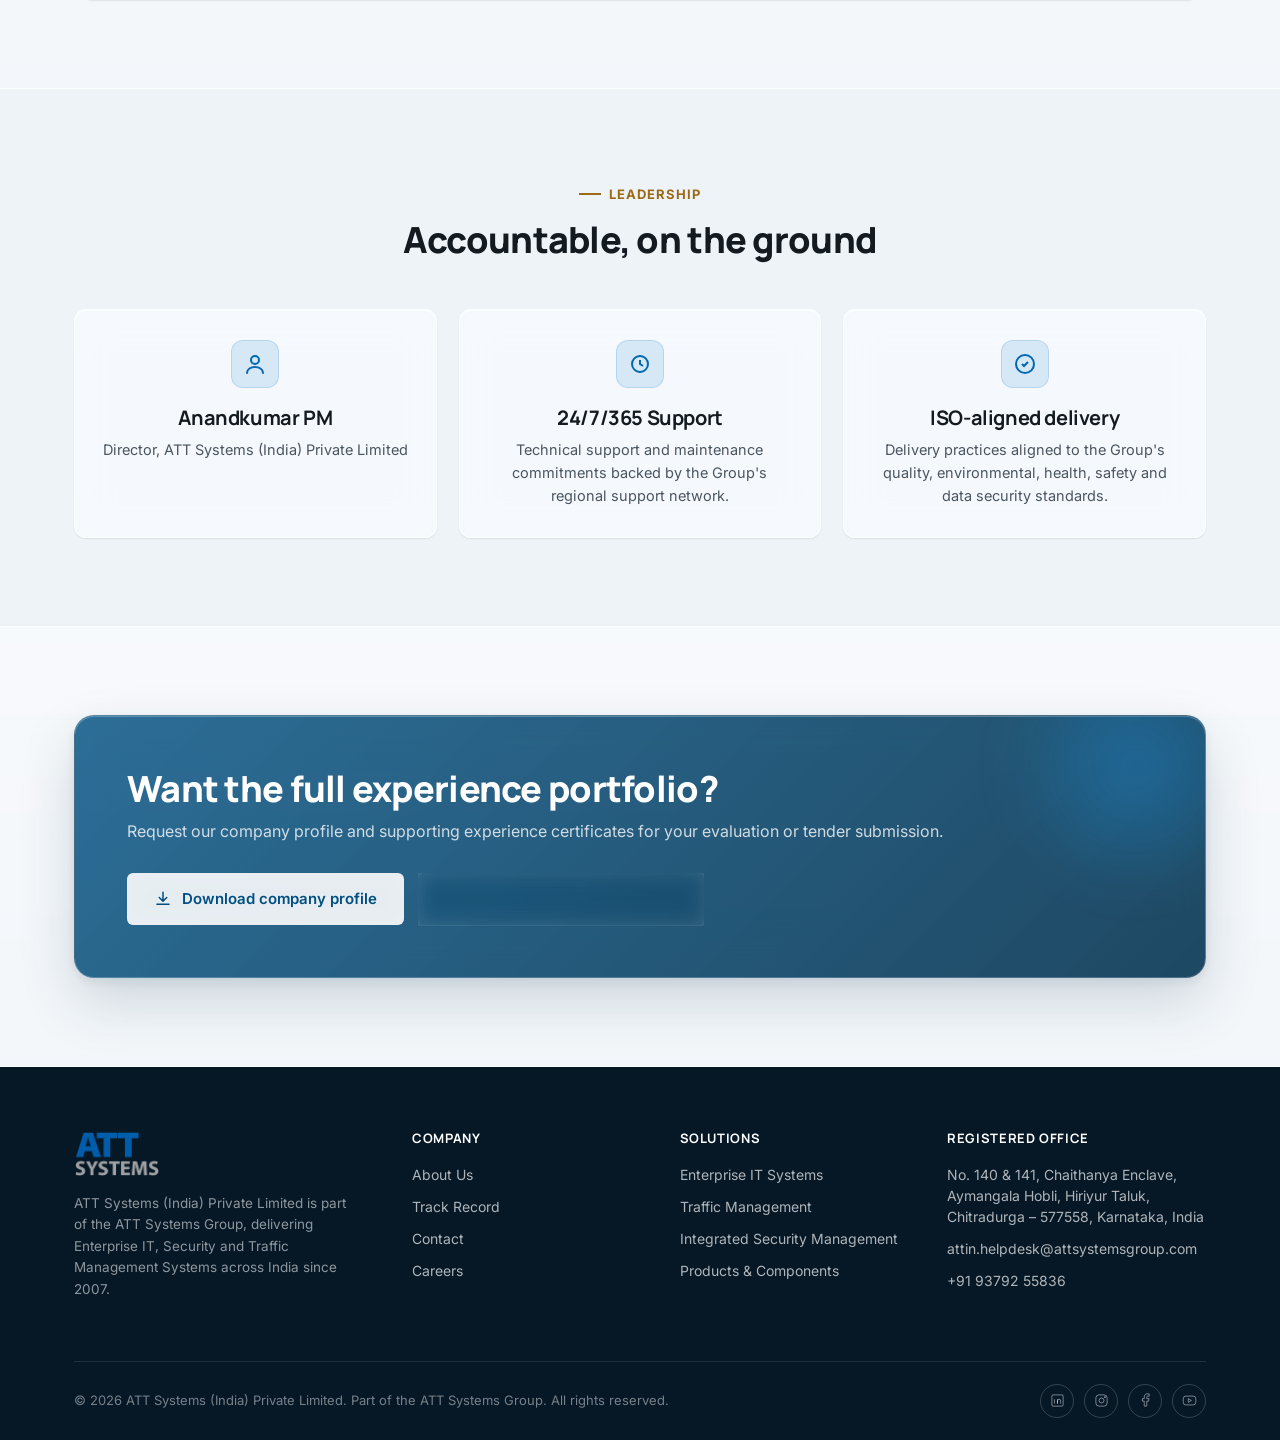
==== commit ad7c6565: "Updated website" ====
--- a/about.html
+++ b/about.html
@@ -230,6 +230,18 @@
       <div class="socials">
        <a href="https://www.linkedin.com/company/att-systems-india-private-limited/" target="_blank" rel="noopener" aria-label="LinkedIn"><svg viewBox="0 0 24 24" fill="none" stroke="currentColor" stroke-width="1.6"><rect x="3" y="3" width="18" height="18" rx="2"/><path d="M7 10v7M7 7v.01M12 17v-4.5a2.5 2.5 0 015 0V17M12 10v7"/></svg></a>
         <a href="https://www.instagram.com/attsystemsindia/" target="_blank" rel="noopener noreferrer" aria-label="Instagram"> <svg viewBox="0 0 24 24" fill="none" stroke="currentColor" stroke-width="1.6"> <rect x="3" y="3" width="18" height="18" rx="5"/> <circle cx="12" cy="12" r="4"/> <circle cx="17.5" cy="6.5" r="0.8" fill="currentColor"/></svg> </a> 
+<!-- Facebook -->
+<a href="https://www.facebook.com/attgroupofficial"
+   target="_blank"
+   rel="noopener noreferrer"
+   aria-label="ATT Group Facebook">
+    <svg viewBox="0 0 24 24"
+         fill="none"
+         stroke="currentColor"
+         stroke-width="1.6">
+        <path d="M14 21v-8h3l.5-4H14V7c0-1.2.4-2 2-2h2V1.5C17.3 1.3 16.3 1.2 15.2 1.2 11.8 1.2 10 3.2 10 6.7V9H7v4h3v8h4z"/>
+    </svg>
+</a>
         <a href="https://www.youtube.com" target="_blank" rel="noopener" aria-label="YouTube"><svg viewBox="0 0 24 24" fill="none" stroke="currentColor" stroke-width="1.6"><rect x="2" y="5" width="20" height="14" rx="4"/><path d="M10 9l5 3-5 3V9z"/></svg></a>
       </div>
     </div>
